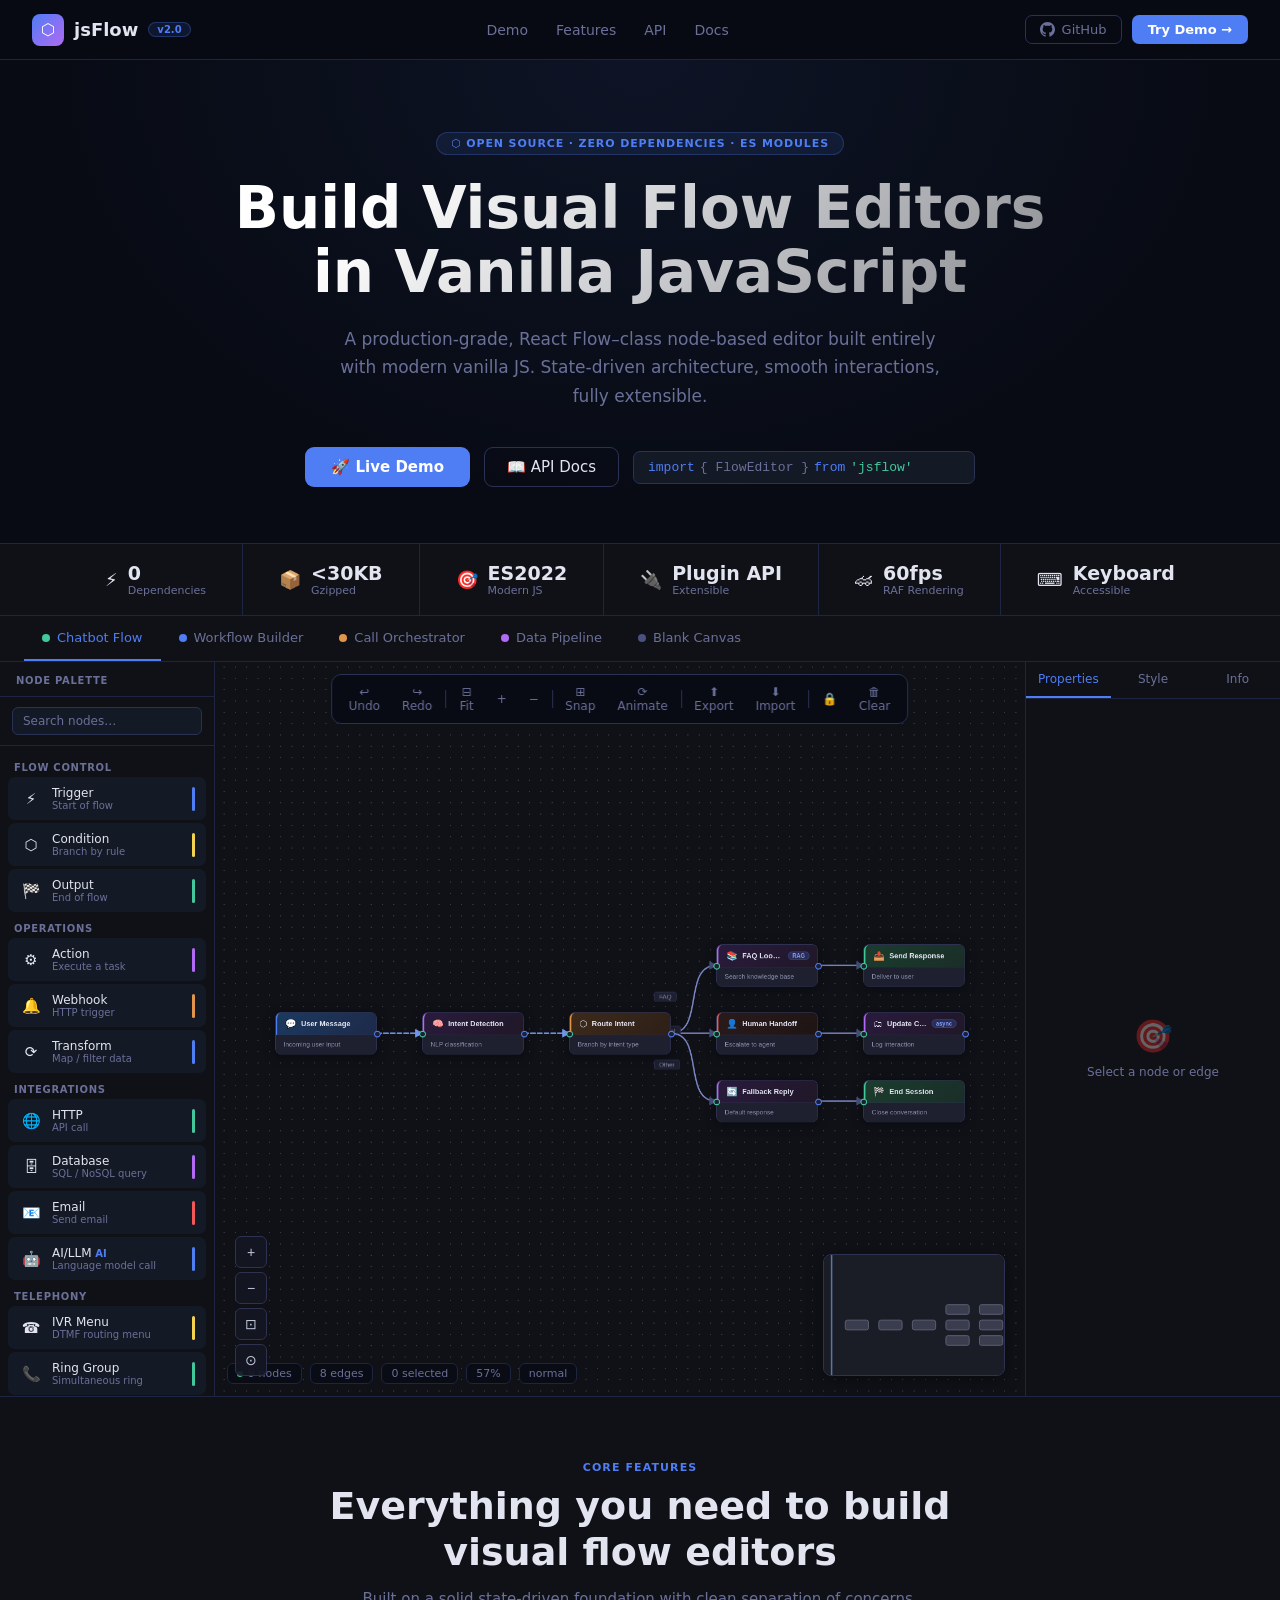
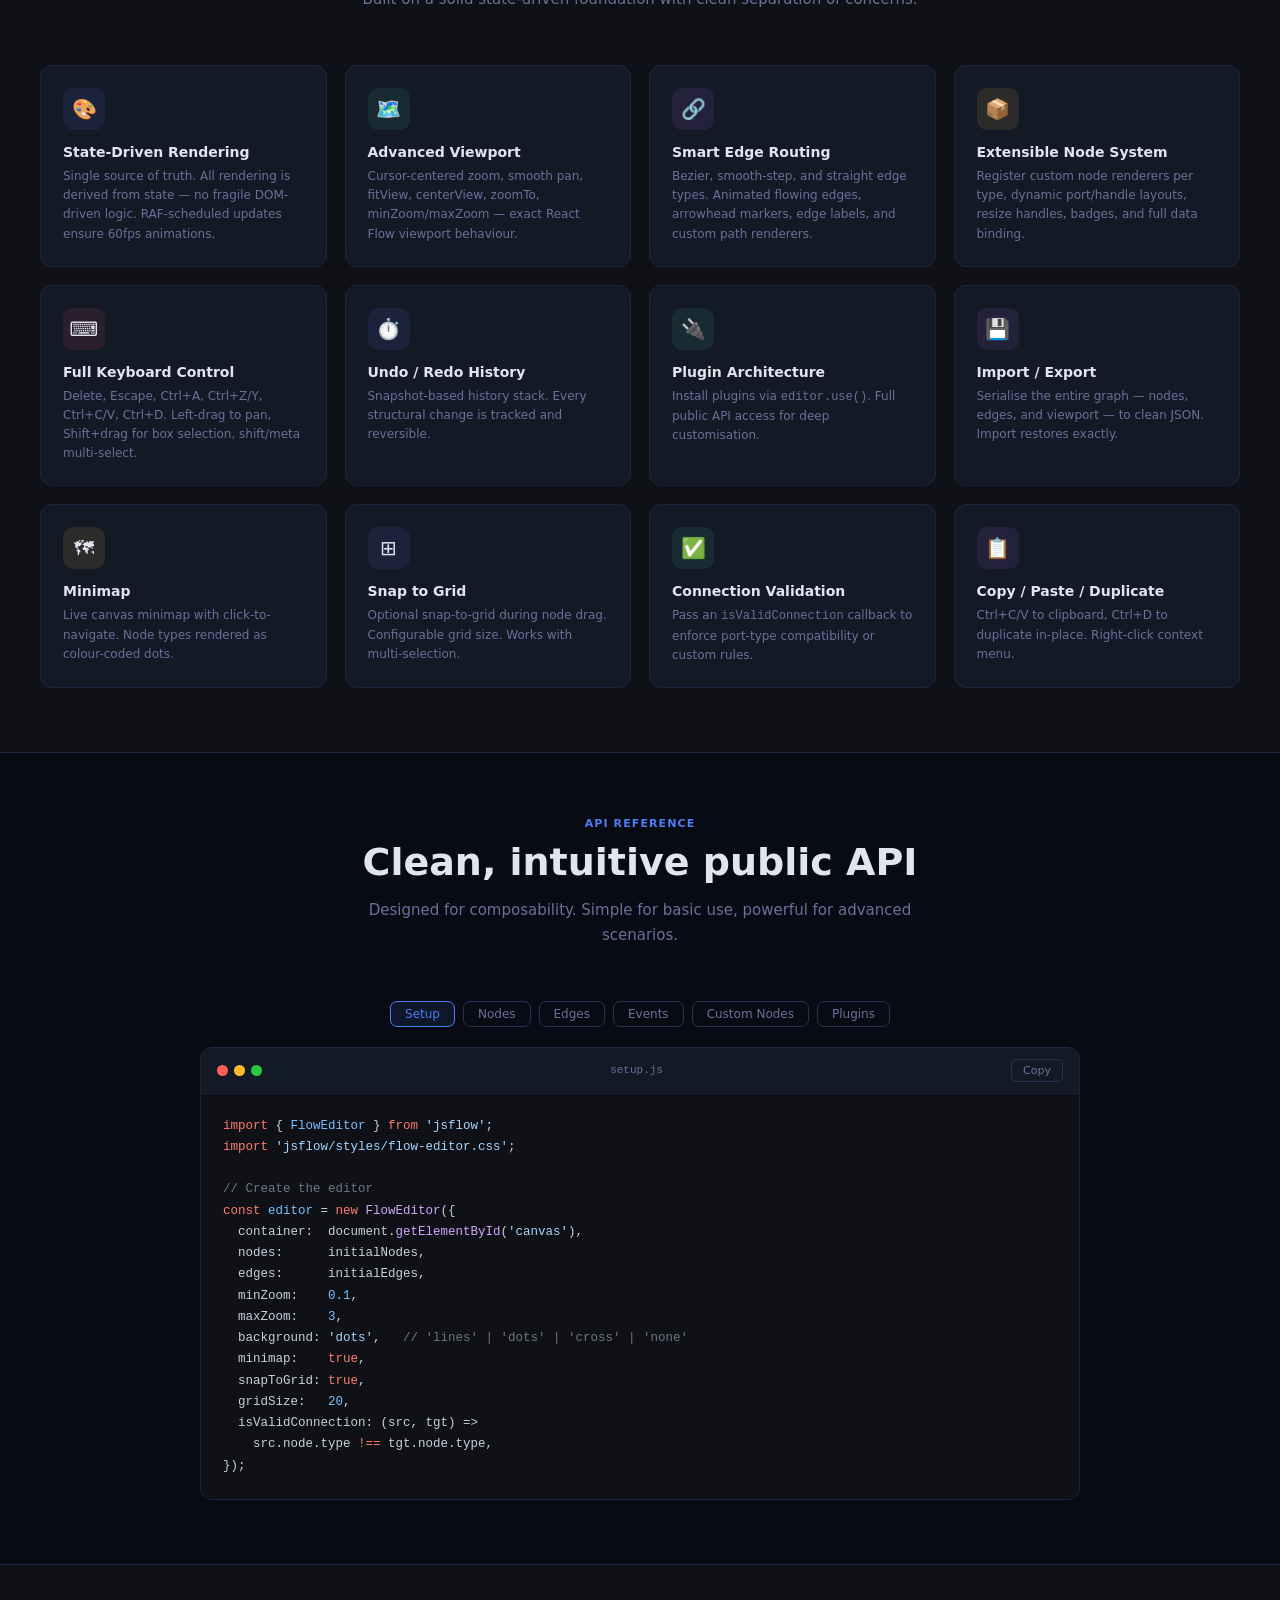
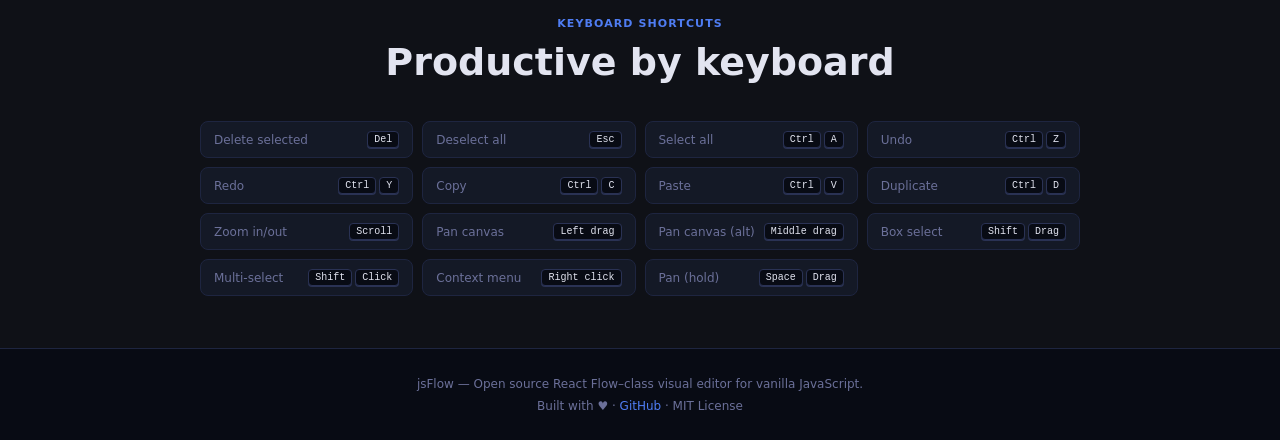
==== docs/index.html @ 3ad63aba "feat: add call orchestrator demo Agent-Logs-Url: https://github.com/md-riaz/jsFlow/sessions/ca11866d" ====
<!DOCTYPE html>
<html lang="en">
<head>
  <meta charset="UTF-8" />
  <meta name="viewport" content="width=device-width, initial-scale=1.0" />
  <title>jsFlow — Vanilla JS Visual Flow Editor</title>
  <link rel="stylesheet" href="./src/styles/flow-editor.css" />
  <style>
    *, *::before, *::after { box-sizing: border-box; margin: 0; padding: 0; }

    :root {
      --c-bg: #080b14;
      --c-surface: #0f1117;
      --c-surface2: #141926;
      --c-border: #1e2540;
      --c-border2: #2a3254;
      --c-text: #e2e4f0;
      --c-muted: #6b7099;
      --c-accent: #4f7df3;
      --c-accent2: #43c89c;
      --c-accent3: #b06af3;
      --c-accent4: #f3d24f;
      --font: 'Inter', system-ui, sans-serif;
      --mono: 'JetBrains Mono', 'Fira Code', monospace;
    }

    html, body { height: 100%; background: var(--c-bg); color: var(--c-text); font-family: var(--font); font-size: 14px; }

    /* ── NAV ── */
    nav {
      position: fixed; top: 0; left: 0; right: 0; z-index: 1000;
      display: flex; align-items: center; justify-content: space-between;
      padding: 0 32px; height: 60px;
      background: rgba(8,11,20,0.88);
      border-bottom: 1px solid var(--c-border);
      backdrop-filter: blur(12px);
    }
    .nav-logo { display: flex; align-items: center; gap: 10px; text-decoration: none; }
    .nav-logo-icon {
      width: 32px; height: 32px; border-radius: 8px;
      background: linear-gradient(135deg, var(--c-accent), var(--c-accent3));
      display: flex; align-items: center; justify-content: center;
      font-size: 16px; color: #fff;
    }
    .nav-logo-text { font-size: 18px; font-weight: 700; color: var(--c-text); }
    .nav-badge { font-size: 10px; font-weight: 600; color: var(--c-accent); background: rgba(79,125,243,0.12); border: 1px solid rgba(79,125,243,0.3); border-radius: 99px; padding: 1px 8px; }
    .nav-links { display: flex; align-items: center; gap: 28px; }
    .nav-links a { color: var(--c-muted); text-decoration: none; font-size: 14px; font-weight: 500; transition: color 0.15s; }
    .nav-links a:hover { color: var(--c-text); }
    .btn-ghost {
      display: flex; align-items: center; gap: 7px;
      padding: 6px 14px; border-radius: 7px; border: 1px solid var(--c-border2);
      background: transparent; color: var(--c-muted); font-size: 13px; font-weight: 500;
      cursor: pointer; text-decoration: none; transition: all 0.15s; font-family: var(--font);
    }
    .btn-ghost:hover { background: var(--c-surface2); color: var(--c-text); border-color: var(--c-accent); }
    .btn-primary {
      display: flex; align-items: center; gap: 7px;
      padding: 7px 16px; border-radius: 7px; border: none;
      background: var(--c-accent); color: #fff; font-size: 13px; font-weight: 600;
      cursor: pointer; text-decoration: none; transition: all 0.15s; font-family: var(--font);
    }
    .btn-primary:hover { background: #6b92f7; }

    /* ── MAIN LAYOUT ── */
    .page-wrap { padding-top: 60px; display: flex; flex-direction: column; min-height: 100%; }

    /* ── HERO ── */
    .hero {
      padding: 72px 32px 56px; text-align: center;
      background: radial-gradient(ellipse at 50% 0%, rgba(79,125,243,0.08) 0%, transparent 65%);
      border-bottom: 1px solid var(--c-border);
    }
    .hero-eyebrow {
      display: inline-flex; align-items: center; gap: 6px;
      font-size: 11px; font-weight: 600; letter-spacing: 0.08em; text-transform: uppercase;
      color: var(--c-accent); background: rgba(79,125,243,0.1); border: 1px solid rgba(79,125,243,0.25);
      border-radius: 99px; padding: 4px 14px; margin-bottom: 22px;
    }
    .hero h1 {
      font-size: clamp(32px, 5vw, 58px); font-weight: 800; line-height: 1.1;
      background: linear-gradient(135deg, #fff 20%, rgba(255,255,255,0.5));
      -webkit-background-clip: text; -webkit-text-fill-color: transparent;
      background-clip: text; margin-bottom: 20px; max-width: 900px; margin-inline: auto;
    }
    .hero p { font-size: clamp(14px, 2vw, 17px); color: var(--c-muted); max-width: 600px; margin: 0 auto 36px; line-height: 1.7; }
    .hero-btns { display: flex; align-items: center; justify-content: center; gap: 14px; flex-wrap: wrap; }
    .btn-hero-primary {
      padding: 11px 26px; border-radius: 9px; border: none;
      background: var(--c-accent); color: #fff; font-size: 15px; font-weight: 600;
      cursor: pointer; text-decoration: none; transition: all 0.2s; font-family: var(--font);
      display: flex; align-items: center; gap: 8px;
    }
    .btn-hero-primary:hover { background: #6b92f7; transform: translateY(-2px); box-shadow: 0 8px 24px rgba(79,125,243,0.35); }
    .btn-hero-secondary {
      padding: 10px 22px; border-radius: 9px; border: 1px solid var(--c-border2);
      background: transparent; color: var(--c-text); font-size: 15px; font-weight: 500;
      cursor: pointer; text-decoration: none; transition: all 0.2s; font-family: var(--font);
      display: flex; align-items: center; gap: 8px;
    }
    .btn-hero-secondary:hover { border-color: var(--c-accent); background: rgba(79,125,243,0.06); }
    .npm-pill {
      display: inline-flex; align-items: center; gap: 5px;
      background: var(--c-surface2); border: 1px solid var(--c-border2);
      border-radius: 7px; padding: 8px 14px;
      font-family: var(--mono); font-size: 13px; color: var(--c-muted);
      cursor: pointer; transition: all 0.15s; user-select: none;
    }
    .npm-pill:hover { border-color: var(--c-accent); color: var(--c-text); }
    .npm-pill .kw { color: var(--c-accent); }
    .npm-pill .str { color: var(--c-accent2); }
    .npm-pill .hint { font-size: 10px; opacity: 0; transition: opacity 0.15s; margin-left: 6px; color: var(--c-muted); }
    .npm-pill:hover .hint { opacity: 1; }

    /* ── STATS BAR ── */
    .stats-bar {
      display: flex; justify-content: center; flex-wrap: wrap;
      background: var(--c-surface); border-bottom: 1px solid var(--c-border);
    }
    .stat-item { display: flex; align-items: center; gap: 10px; padding: 18px 36px; border-right: 1px solid var(--c-border); }
    .stat-item:last-child { border-right: none; }
    .stat-icon { font-size: 18px; }
    .stat-val { font-size: 19px; font-weight: 700; color: var(--c-text); }
    .stat-lbl { font-size: 11px; color: var(--c-muted); }

    /* ── DEMO SECTION ── */
    .demo-section { display: flex; flex-direction: column; flex: 1; }
    .demo-tabs-bar {
      display: flex; align-items: center; gap: 0;
      background: var(--c-surface); border-bottom: 1px solid var(--c-border);
      padding: 0 24px; overflow-x: auto;
    }
    .demo-tab {
      display: flex; align-items: center; gap: 7px; padding: 14px 18px;
      font-size: 13px; font-weight: 500; color: var(--c-muted); cursor: pointer;
      border-bottom: 2px solid transparent; transition: color 0.15s, border-color 0.15s;
      white-space: nowrap; background: none; border-top: none; border-left: none; border-right: none;
      font-family: var(--font);
    }
    .demo-tab:hover { color: var(--c-text); }
    .demo-tab.active { color: var(--c-accent); border-bottom-color: var(--c-accent); }
    .demo-tab-dot { width: 8px; height: 8px; border-radius: 50%; }

    /* ── WORKSPACE ── */
    .workspace {
      display: grid; grid-template-columns: 215px 1fr 255px;
      height: calc(100vh - 60px - 57px - 49px); min-height: 500px;
    }

    /* ── PALETTE ── */
    .palette { background: var(--c-surface); border-right: 1px solid var(--c-border); display: flex; flex-direction: column; overflow: hidden; }
    .panel-header { padding: 13px 16px 10px; font-size: 10px; font-weight: 700; letter-spacing: 0.07em; text-transform: uppercase; color: var(--c-muted); border-bottom: 1px solid var(--c-border); }
    .palette-search { padding: 10px 12px; border-bottom: 1px solid var(--c-border); }
    .palette-search input { width: 100%; background: var(--c-surface2); border: 1px solid var(--c-border2); border-radius: 6px; padding: 6px 10px; color: var(--c-text); font-size: 12px; font-family: var(--font); outline: none; transition: border-color 0.15s; }
    .palette-search input::placeholder { color: var(--c-muted); }
    .palette-search input:focus { border-color: var(--c-accent); }
    .palette-scroll { overflow-y: auto; flex: 1; padding: 8px; }
    .palette-group-label { font-size: 10px; font-weight: 700; letter-spacing: 0.07em; text-transform: uppercase; color: var(--c-muted); padding: 8px 6px 4px; }
    .palette-item { display: flex; align-items: center; gap: 9px; padding: 8px 10px; border-radius: 7px; cursor: grab; margin-bottom: 3px; background: var(--c-surface2); border: 1px solid transparent; transition: all 0.15s; font-size: 13px; }
    .palette-item:hover { border-color: var(--c-border2); background: var(--c-surface); transform: translateX(2px); }
    .palette-item:active { cursor: grabbing; }
    .palette-icon { font-size: 15px; width: 24px; text-align: center; }
    .palette-name { font-weight: 500; font-size: 12px; }
    .palette-desc { font-size: 10px; color: var(--c-muted); }
    .palette-accent { width: 3px; height: 24px; border-radius: 99px; flex-shrink: 0; margin-left: auto; }

    /* ── CANVAS ── */
    .canvas-wrap { position: relative; overflow: hidden; background: #090c17; }
    #flow-canvas { width: 100%; height: 100%; }

    .canvas-toolbar {
      position: absolute; top: 12px; left: 50%; transform: translateX(-50%);
      display: flex; align-items: center; gap: 4px;
      background: rgba(8,11,20,0.9); border: 1px solid var(--c-border2);
      border-radius: 10px; padding: 5px 8px; backdrop-filter: blur(12px); z-index: 100;
    }
    .canvas-toolbar-btn {
      display: flex; align-items: center; gap: 4px; padding: 5px 9px;
      background: none; border: none; border-radius: 6px; color: var(--c-muted);
      font-size: 12px; font-weight: 500; cursor: pointer; transition: all 0.12s; font-family: var(--font);
    }
    .canvas-toolbar-btn:hover { background: rgba(79,125,243,0.12); color: #fff; }
    .canvas-toolbar-btn.active { color: var(--c-accent); }
    .canvas-toolbar-btn.danger:hover { background: rgba(239,68,68,0.12); color: #f87171; }
    .canvas-toolbar-sep { width: 1px; height: 18px; background: var(--c-border2); }

    .canvas-status {
      position: absolute; bottom: 12px; left: 12px;
      display: flex; align-items: center; gap: 8px; z-index: 100; pointer-events: none;
    }
    .status-chip {
      display: flex; align-items: center; gap: 5px;
      background: rgba(8,11,20,0.75); border: 1px solid var(--c-border);
      border-radius: 6px; padding: 3px 9px; font-size: 11px; color: var(--c-muted);
      backdrop-filter: blur(8px);
    }
    .status-dot { width: 6px; height: 6px; border-radius: 50%; background: var(--c-accent2); animation: pulse 2s infinite; }
    @keyframes pulse { 0%,100%{opacity:1}50%{opacity:.4} }

    /* ── PROPS PANEL ── */
    .props-panel { background: var(--c-surface); border-left: 1px solid var(--c-border); display: flex; flex-direction: column; overflow: hidden; }
    .props-tabs { display: flex; border-bottom: 1px solid var(--c-border); }
    .props-tab { flex: 1; padding: 10px 8px; font-size: 12px; font-weight: 500; color: var(--c-muted); cursor: pointer; text-align: center; background: none; border: none; border-bottom: 2px solid transparent; transition: all 0.12s; font-family: var(--font); }
    .props-tab.active { color: var(--c-accent); border-bottom-color: var(--c-accent); }
    .props-scroll { overflow-y: auto; flex: 1; }
    .props-placeholder { display: flex; flex-direction: column; align-items: center; justify-content: center; height: 100%; gap: 10px; color: var(--c-muted); padding: 24px; }
    .props-placeholder-icon { font-size: 32px; opacity: 0.35; }
    .props-placeholder-text { font-size: 12px; text-align: center; }
    .props-form { padding: 14px; }
    .field-group { margin-bottom: 12px; }
    .field-label { font-size: 10px; font-weight: 700; color: var(--c-muted); margin-bottom: 4px; letter-spacing: 0.05em; text-transform: uppercase; }
    .field-input { width: 100%; background: var(--c-surface2); border: 1px solid var(--c-border2); border-radius: 6px; padding: 6px 10px; color: var(--c-text); font-size: 12px; font-family: var(--font); outline: none; transition: border-color 0.15s; }
    .field-input:focus { border-color: var(--c-accent); }
    .field-row { display: grid; grid-template-columns: 1fr 1fr; gap: 8px; }
    .field-select { width: 100%; background: var(--c-surface2); border: 1px solid var(--c-border2); border-radius: 6px; padding: 6px 10px; color: var(--c-text); font-size: 12px; font-family: var(--font); outline: none; cursor: pointer; appearance: none; background-image: url("data:image/svg+xml,%3Csvg xmlns='http://www.w3.org/2000/svg' width='10' height='6' fill='none'%3E%3Cpath d='M1 1l4 4 4-4' stroke='%236b7099' stroke-width='1.5' stroke-linecap='round'/%3E%3C/svg%3E"); background-repeat: no-repeat; background-position: right 10px center; }
    .toggle-row { display: flex; align-items: center; justify-content: space-between; padding: 5px 0; }
    .toggle-lbl { font-size: 12px; color: var(--c-text); }
    .toggle { position: relative; width: 36px; height: 20px; }
    .toggle input { opacity: 0; width: 0; height: 0; }
    .toggle-slider { position: absolute; inset: 0; background: var(--c-border2); border-radius: 99px; cursor: pointer; transition: background 0.2s; }
    .toggle-slider::before { content: ''; position: absolute; left: 3px; top: 3px; width: 14px; height: 14px; border-radius: 50%; background: #fff; transition: transform 0.2s; }
    .toggle input:checked + .toggle-slider { background: var(--c-accent); }
    .toggle input:checked + .toggle-slider::before { transform: translateX(16px); }
    .section-divider { height: 1px; background: var(--c-border); margin: 12px 0; }
    .props-section-title { font-size: 10px; font-weight: 700; letter-spacing: 0.07em; text-transform: uppercase; color: var(--c-muted); margin-bottom: 9px; }
    .port-list { display: flex; flex-direction: column; gap: 5px; }
    .port-item { display: flex; align-items: center; gap: 7px; background: var(--c-surface2); border: 1px solid var(--c-border); border-radius: 6px; padding: 6px 10px; font-size: 11px; }
    .port-dot { width: 8px; height: 8px; border-radius: 50%; flex-shrink: 0; }
    .port-dot.source { background: var(--c-accent); }
    .port-dot.target { background: var(--c-accent2); }
    .port-id { color: var(--c-muted); font-family: var(--mono); font-size: 10px; margin-left: auto; }
    .edge-prop-row { display: flex; align-items: center; justify-content: space-between; padding: 5px 0; border-bottom: 1px solid var(--c-border); }
    .edge-prop-key { font-size: 11px; color: var(--c-muted); }
    .edge-prop-val { font-size: 11px; font-family: var(--mono); color: var(--c-text); max-width: 140px; overflow: hidden; text-overflow: ellipsis; }

    /* ── FEATURES ── */
    .features-section { background: var(--c-surface); border-top: 1px solid var(--c-border); padding: 64px 32px; }
    .section-label { text-align: center; font-size: 11px; font-weight: 700; letter-spacing: 0.1em; text-transform: uppercase; color: var(--c-accent); margin-bottom: 10px; }
    .section-title { text-align: center; font-size: clamp(22px,3.5vw,38px); font-weight: 700; color: var(--c-text); margin-bottom: 12px; line-height: 1.2; }
    .section-sub { text-align: center; font-size: 15px; color: var(--c-muted); max-width: 560px; margin: 0 auto 52px; line-height: 1.7; }
    .features-grid { display: grid; grid-template-columns: repeat(auto-fit, minmax(270px, 1fr)); gap: 18px; max-width: 1200px; margin: 0 auto; }
    .feature-card { background: var(--c-surface2); border: 1px solid var(--c-border); border-radius: 12px; padding: 22px; transition: border-color 0.2s, transform 0.2s; }
    .feature-card:hover { border-color: var(--c-border2); transform: translateY(-3px); }
    .feature-icon { width: 42px; height: 42px; border-radius: 10px; display: flex; align-items: center; justify-content: center; font-size: 20px; margin-bottom: 14px; }
    .feature-title { font-size: 14px; font-weight: 600; color: var(--c-text); margin-bottom: 7px; }
    .feature-desc { font-size: 12px; color: var(--c-muted); line-height: 1.6; }

    /* ── CODE SECTION ── */
    .code-section { padding: 64px 32px; background: var(--c-bg); border-top: 1px solid var(--c-border); }
    .code-tabs { display: flex; gap: 8px; margin-bottom: 20px; flex-wrap: wrap; justify-content: center; }
    .code-tab-btn { padding: 5px 14px; border-radius: 7px; border: 1px solid var(--c-border2); background: transparent; color: var(--c-muted); font-size: 12px; font-weight: 500; cursor: pointer; transition: all 0.15s; font-family: var(--font); }
    .code-tab-btn.active, .code-tab-btn:hover { background: rgba(79,125,243,0.1); color: var(--c-accent); border-color: var(--c-accent); }
    .code-block { max-width: 880px; margin: 0 auto; background: var(--c-surface); border: 1px solid var(--c-border); border-radius: 12px; overflow: hidden; }
    .code-block-header { display: flex; align-items: center; justify-content: space-between; padding: 11px 16px; background: var(--c-surface2); border-bottom: 1px solid var(--c-border); }
    .code-dots { display: flex; gap: 6px; }
    .code-dot { width: 11px; height: 11px; border-radius: 50%; }
    .code-dot:nth-child(1){background:#ff5f57} .code-dot:nth-child(2){background:#ffbd2e} .code-dot:nth-child(3){background:#28c940}
    .code-file { font-size: 11px; color: var(--c-muted); font-family: var(--mono); }
    .copy-btn { padding: 4px 11px; background: none; border: 1px solid var(--c-border2); border-radius: 5px; color: var(--c-muted); font-size: 11px; cursor: pointer; transition: all 0.12s; font-family: var(--font); }
    .copy-btn:hover { color: var(--c-text); border-color: var(--c-accent); }
    pre { padding: 22px; overflow-x: auto; font-family: var(--mono); font-size: 12.5px; line-height: 1.7; color: #c9d1d9; }
    .kw{color:#ff7b72} .str{color:#a5d6ff} .fn{color:#d2a8ff} .cm{color:#6e7681} .nm{color:#79c0ff} .op{color:#ff7b72}

    /* ── SHORTCUTS ── */
    .shortcuts-section { padding: 52px 32px; background: var(--c-surface); border-top: 1px solid var(--c-border); }
    .shortcut-grid { display: grid; grid-template-columns: repeat(auto-fill, minmax(210px, 1fr)); gap: 9px; max-width: 880px; margin: 0 auto; }
    .shortcut-item { display: flex; align-items: center; justify-content: space-between; padding: 9px 13px; background: var(--c-surface2); border: 1px solid var(--c-border); border-radius: 8px; }
    .shortcut-desc { font-size: 12px; color: var(--c-muted); }
    .shortcut-keys { display: flex; gap: 3px; }
    kbd { background: var(--c-bg); border: 1px solid var(--c-border2); border-radius: 4px; padding: 2px 6px; font-size: 10px; font-family: var(--mono); color: var(--c-text); box-shadow: 0 1px 0 var(--c-border2); }

    /* ── FOOTER ── */
    footer { background: var(--c-bg); border-top: 1px solid var(--c-border); padding: 28px 32px; text-align: center; color: var(--c-muted); font-size: 12px; }
    footer a { color: var(--c-accent); text-decoration: none; }
    footer a:hover { text-decoration: underline; }

    /* ── DRAG INDICATOR ── */
    .drag-indicator { position: fixed; pointer-events: none; z-index: 9999; background: rgba(8,11,20,0.92); border: 1px solid var(--c-accent); border-radius: 8px; padding: 6px 13px; font-size: 12px; font-weight: 500; color: var(--c-text); display: none; gap: 7px; align-items: center; box-shadow: 0 4px 16px rgba(0,0,0,0.5); }

    /* Scrollbar */
    * { scrollbar-width: thin; scrollbar-color: #2e3250 transparent; }
    *::-webkit-scrollbar { width: 6px; height: 6px; }
    *::-webkit-scrollbar-thumb { background: #2e3250; border-radius: 3px; }
    *::-webkit-scrollbar-track { background: transparent; }

    @media (max-width: 900px) {
      .workspace { grid-template-columns: 1fr; grid-template-rows: 460px; }
      .palette, .props-panel { display: none; }
      .nav-links { display: none; }
    }
  </style>
</head>
<body>

<nav>
  <a href="#" class="nav-logo">
    <div class="nav-logo-icon">&#x2B21;</div>
    <span class="nav-logo-text">jsFlow</span>
    <span class="nav-badge">v2.0</span>
  </a>
  <div class="nav-links">
    <a href="#demo">Demo</a>
    <a href="#features">Features</a>
    <a href="#api">API</a>
    <a href="#docs">Docs</a>
  </div>
  <div style="display:flex;align-items:center;gap:10px">
    <a href="https://github.com/md-riaz/jsFlow" target="_blank" class="btn-ghost">
      <svg width="15" height="15" viewBox="0 0 24 24" fill="currentColor"><path d="M12 0c-6.626 0-12 5.373-12 12 0 5.302 3.438 9.8 8.207 11.387.599.111.793-.261.793-.577v-2.234c-3.338.726-4.033-1.416-4.033-1.416-.546-1.387-1.333-1.756-1.333-1.756-1.089-.745.083-.729.083-.729 1.205.084 1.839 1.237 1.839 1.237 1.07 1.834 2.807 1.304 3.492.997.107-.775.418-1.305.762-1.604-2.665-.305-5.467-1.334-5.467-5.931 0-1.311.469-2.381 1.236-3.221-.124-.303-.535-1.524.117-3.176 0 0 1.008-.322 3.301 1.23.957-.266 1.983-.399 3.003-.404 1.02.005 2.047.138 3.006.404 2.291-1.552 3.297-1.23 3.297-1.23.653 1.653.242 2.874.118 3.176.77.84 1.235 1.911 1.235 3.221 0 4.609-2.807 5.624-5.479 5.921.43.372.823 1.102.823 2.222v3.293c0 .319.192.694.801.576 4.765-1.589 8.199-6.086 8.199-11.386 0-6.627-5.373-12-12-12z"/></svg>
      GitHub
    </a>
    <a href="#demo" class="btn-primary">Try Demo &rarr;</a>
  </div>
</nav>

<div class="page-wrap">

<!-- HERO -->
<section class="hero">
  <div class="hero-eyebrow">&#x2B21; Open Source &middot; Zero Dependencies &middot; ES Modules</div>
  <h1>Build Visual Flow Editors<br/>in Vanilla JavaScript</h1>
  <p>A production-grade, React&nbsp;Flow&ndash;class node-based editor built entirely with modern vanilla JS. State-driven architecture, smooth interactions, fully extensible.</p>
  <div class="hero-btns">
    <a href="#demo" class="btn-hero-primary">&#x1F680; Live Demo</a>
    <a href="#api" class="btn-hero-secondary">&#x1F4D6; API Docs</a>
    <div class="npm-pill" id="npmPill" title="Click to copy">
      <span class="kw">import</span> { FlowEditor } <span class="kw">from</span> <span class="str">&apos;jsflow&apos;</span>
      <span class="hint">&#x2398; copy</span>
    </div>
  </div>
</section>

<!-- STATS BAR -->
<div class="stats-bar">
  <div class="stat-item"><span class="stat-icon">&#x26A1;</span><div><div class="stat-val">0</div><div class="stat-lbl">Dependencies</div></div></div>
  <div class="stat-item"><span class="stat-icon">&#x1F4E6;</span><div><div class="stat-val">&lt;30KB</div><div class="stat-lbl">Gzipped</div></div></div>
  <div class="stat-item"><span class="stat-icon">&#x1F3AF;</span><div><div class="stat-val">ES2022</div><div class="stat-lbl">Modern JS</div></div></div>
  <div class="stat-item"><span class="stat-icon">&#x1F50C;</span><div><div class="stat-val">Plugin API</div><div class="stat-lbl">Extensible</div></div></div>
  <div class="stat-item"><span class="stat-icon">&#x1F3CE;</span><div><div class="stat-val">60fps</div><div class="stat-lbl">RAF Rendering</div></div></div>
  <div class="stat-item"><span class="stat-icon">&#x2328;</span><div><div class="stat-val">Keyboard</div><div class="stat-lbl">Accessible</div></div></div>
</div>

<!-- DEMO -->
<section class="demo-section" id="demo">
  <div class="demo-tabs-bar">
    <button class="demo-tab active" data-scenario="chatbot"><span class="demo-tab-dot" style="background:#43c89c"></span> Chatbot Flow</button>
    <button class="demo-tab" data-scenario="workflow"><span class="demo-tab-dot" style="background:#4f7df3"></span> Workflow Builder</button>
    <button class="demo-tab" data-scenario="callcenter"><span class="demo-tab-dot" style="background:#e0954a"></span> Call Orchestrator</button>
    <button class="demo-tab" data-scenario="pipeline"><span class="demo-tab-dot" style="background:#b06af3"></span> Data Pipeline</button>
    <button class="demo-tab" data-scenario="blank"><span class="demo-tab-dot" style="background:#4a5080"></span> Blank Canvas</button>
  </div>

  <div class="workspace">
    <!-- Palette -->
    <div class="palette">
      <div class="panel-header">Node Palette</div>
      <div class="palette-search"><input type="text" placeholder="Search nodes&hellip;" id="paletteSearch" /></div>
      <div class="palette-scroll" id="paletteList"></div>
    </div>

    <!-- Canvas -->
    <div class="canvas-wrap">
      <div class="canvas-toolbar">
        <button class="canvas-toolbar-btn" id="btnUndo">&#x21A9; Undo</button>
        <button class="canvas-toolbar-btn" id="btnRedo">&#x21AA; Redo</button>
        <div class="canvas-toolbar-sep"></div>
        <button class="canvas-toolbar-btn" id="btnFit">&#x229F; Fit</button>
        <button class="canvas-toolbar-btn" id="btnZoomIn">+</button>
        <button class="canvas-toolbar-btn" id="btnZoomOut">&minus;</button>
        <div class="canvas-toolbar-sep"></div>
        <button class="canvas-toolbar-btn" id="btnSnap">&#x229E; Snap</button>
        <button class="canvas-toolbar-btn" id="btnAnimated">&#x27F3; Animate</button>
        <div class="canvas-toolbar-sep"></div>
        <button class="canvas-toolbar-btn" id="btnExport">&#x2B06; Export</button>
        <button class="canvas-toolbar-btn" id="btnImport">&#x2B07; Import</button>
        <div class="canvas-toolbar-sep"></div>
        <button class="canvas-toolbar-btn" id="btnReadonly">&#x1F512;</button>
        <button class="canvas-toolbar-btn danger" id="btnClear">&#x1F5D1; Clear</button>
      </div>
      <div id="flow-canvas"></div>
      <div class="canvas-status">
        <div class="status-chip"><div class="status-dot"></div><span id="statusNodes">0 nodes</span></div>
        <div class="status-chip"><span id="statusEdges">0 edges</span></div>
        <div class="status-chip"><span id="statusSelected">0 selected</span></div>
        <div class="status-chip"><span id="statusZoom">100%</span></div>
        <div class="status-chip"><span id="statusMode">normal</span></div>
      </div>
    </div>

    <!-- Props panel -->
    <div class="props-panel">
      <div class="props-tabs">
        <button class="props-tab active" data-tab="properties">Properties</button>
        <button class="props-tab" data-tab="style">Style</button>
        <button class="props-tab" data-tab="info">Info</button>
      </div>
      <div class="props-scroll" id="propsContent">
        <div class="props-placeholder">
          <div class="props-placeholder-icon">&#x1F3AF;</div>
          <div class="props-placeholder-text">Select a node or edge</div>
        </div>
      </div>
    </div>
  </div>
</section>

<!-- FEATURES -->
<section class="features-section" id="features">
  <div class="section-label">Core Features</div>
  <div class="section-title">Everything you need to build<br/>visual flow editors</div>
  <div class="section-sub">Built on a solid state-driven foundation with clean separation of concerns.</div>
  <div class="features-grid">
    <div class="feature-card"><div class="feature-icon" style="background:rgba(79,125,243,0.1)">&#x1F3A8;</div><div class="feature-title">State-Driven Rendering</div><div class="feature-desc">Single source of truth. All rendering is derived from state &mdash; no fragile DOM-driven logic. RAF-scheduled updates ensure 60fps animations.</div></div>
    <div class="feature-card"><div class="feature-icon" style="background:rgba(67,200,156,0.1)">&#x1F5FA;&#xFE0F;</div><div class="feature-title">Advanced Viewport</div><div class="feature-desc">Cursor-centered zoom, smooth pan, fitView, centerView, zoomTo, minZoom/maxZoom &mdash; exact React Flow viewport behaviour.</div></div>
    <div class="feature-card"><div class="feature-icon" style="background:rgba(176,106,243,0.1)">&#x1F517;</div><div class="feature-title">Smart Edge Routing</div><div class="feature-desc">Bezier, smooth-step, and straight edge types. Animated flowing edges, arrowhead markers, edge labels, and custom path renderers.</div></div>
    <div class="feature-card"><div class="feature-icon" style="background:rgba(243,210,79,0.1)">&#x1F4E6;</div><div class="feature-title">Extensible Node System</div><div class="feature-desc">Register custom node renderers per type, dynamic port/handle layouts, resize handles, badges, and full data binding.</div></div>
    <div class="feature-card"><div class="feature-icon" style="background:rgba(243,88,88,0.1)">&#x2328;&#xFE0F;</div><div class="feature-title">Full Keyboard Control</div><div class="feature-desc">Delete, Escape, Ctrl+A, Ctrl+Z/Y, Ctrl+C/V, Ctrl+D. Left-drag to pan, Shift+drag for box selection, shift/meta multi-select.</div></div>
    <div class="feature-card"><div class="feature-icon" style="background:rgba(79,125,243,0.1)">&#x23F1;&#xFE0F;</div><div class="feature-title">Undo / Redo History</div><div class="feature-desc">Snapshot-based history stack. Every structural change is tracked and reversible.</div></div>
    <div class="feature-card"><div class="feature-icon" style="background:rgba(67,200,156,0.1)">&#x1F50C;</div><div class="feature-title">Plugin Architecture</div><div class="feature-desc">Install plugins via <code>editor.use()</code>. Full public API access for deep customisation.</div></div>
    <div class="feature-card"><div class="feature-icon" style="background:rgba(176,106,243,0.1)">&#x1F4BE;</div><div class="feature-title">Import / Export</div><div class="feature-desc">Serialise the entire graph &mdash; nodes, edges, and viewport &mdash; to clean JSON. Import restores exactly.</div></div>
    <div class="feature-card"><div class="feature-icon" style="background:rgba(243,210,79,0.1)">&#x1F5FA;</div><div class="feature-title">Minimap</div><div class="feature-desc">Live canvas minimap with click-to-navigate. Node types rendered as colour-coded dots.</div></div>
    <div class="feature-card"><div class="feature-icon" style="background:rgba(79,125,243,0.1)">&#x229E;</div><div class="feature-title">Snap to Grid</div><div class="feature-desc">Optional snap-to-grid during node drag. Configurable grid size. Works with multi-selection.</div></div>
    <div class="feature-card"><div class="feature-icon" style="background:rgba(67,200,156,0.1)">&#x2705;</div><div class="feature-title">Connection Validation</div><div class="feature-desc">Pass an <code>isValidConnection</code> callback to enforce port-type compatibility or custom rules.</div></div>
    <div class="feature-card"><div class="feature-icon" style="background:rgba(176,106,243,0.1)">&#x1F4CB;</div><div class="feature-title">Copy / Paste / Duplicate</div><div class="feature-desc">Ctrl+C/V to clipboard, Ctrl+D to duplicate in-place. Right-click context menu.</div></div>
  </div>
</section>

<!-- CODE -->
<section class="code-section" id="api">
  <div class="section-label">API Reference</div>
  <div class="section-title">Clean, intuitive public API</div>
  <div class="section-sub">Designed for composability. Simple for basic use, powerful for advanced scenarios.</div>
  <div class="code-tabs">
    <button class="code-tab-btn active" data-snippet="setup">Setup</button>
    <button class="code-tab-btn" data-snippet="nodes">Nodes</button>
    <button class="code-tab-btn" data-snippet="edges">Edges</button>
    <button class="code-tab-btn" data-snippet="events">Events</button>
    <button class="code-tab-btn" data-snippet="custom">Custom Nodes</button>
    <button class="code-tab-btn" data-snippet="plugins">Plugins</button>
  </div>
  <div class="code-block">
    <div class="code-block-header">
      <div class="code-dots"><div class="code-dot"></div><div class="code-dot"></div><div class="code-dot"></div></div>
      <span class="code-file" id="codeFileName">setup.js</span>
      <button class="copy-btn" id="copyCodeBtn">Copy</button>
    </div>
    <pre id="codeContent"></pre>
  </div>
</section>

<!-- SHORTCUTS -->
<section class="shortcuts-section" id="docs">
  <div class="section-label">Keyboard Shortcuts</div>
  <div class="section-title" style="margin-bottom:36px">Productive by keyboard</div>
  <div class="shortcut-grid">
    <div class="shortcut-item"><span class="shortcut-desc">Delete selected</span><div class="shortcut-keys"><kbd>Del</kbd></div></div>
    <div class="shortcut-item"><span class="shortcut-desc">Deselect all</span><div class="shortcut-keys"><kbd>Esc</kbd></div></div>
    <div class="shortcut-item"><span class="shortcut-desc">Select all</span><div class="shortcut-keys"><kbd>Ctrl</kbd><kbd>A</kbd></div></div>
    <div class="shortcut-item"><span class="shortcut-desc">Undo</span><div class="shortcut-keys"><kbd>Ctrl</kbd><kbd>Z</kbd></div></div>
    <div class="shortcut-item"><span class="shortcut-desc">Redo</span><div class="shortcut-keys"><kbd>Ctrl</kbd><kbd>Y</kbd></div></div>
    <div class="shortcut-item"><span class="shortcut-desc">Copy</span><div class="shortcut-keys"><kbd>Ctrl</kbd><kbd>C</kbd></div></div>
    <div class="shortcut-item"><span class="shortcut-desc">Paste</span><div class="shortcut-keys"><kbd>Ctrl</kbd><kbd>V</kbd></div></div>
    <div class="shortcut-item"><span class="shortcut-desc">Duplicate</span><div class="shortcut-keys"><kbd>Ctrl</kbd><kbd>D</kbd></div></div>
    <div class="shortcut-item"><span class="shortcut-desc">Zoom in/out</span><div class="shortcut-keys"><kbd>Scroll</kbd></div></div>
    <div class="shortcut-item"><span class="shortcut-desc">Pan canvas</span><div class="shortcut-keys"><kbd>Left drag</kbd></div></div>
    <div class="shortcut-item"><span class="shortcut-desc">Pan canvas (alt)</span><div class="shortcut-keys"><kbd>Middle drag</kbd></div></div>
    <div class="shortcut-item"><span class="shortcut-desc">Box select</span><div class="shortcut-keys"><kbd>Shift</kbd><kbd>Drag</kbd></div></div>
    <div class="shortcut-item"><span class="shortcut-desc">Multi-select</span><div class="shortcut-keys"><kbd>Shift</kbd><kbd>Click</kbd></div></div>
    <div class="shortcut-item"><span class="shortcut-desc">Context menu</span><div class="shortcut-keys"><kbd>Right click</kbd></div></div>
    <div class="shortcut-item"><span class="shortcut-desc">Pan (hold)</span><div class="shortcut-keys"><kbd>Space</kbd><kbd>Drag</kbd></div></div>
  </div>
</section>

<!-- FOOTER -->
<footer>
  <p>jsFlow &mdash; Open source React Flow&ndash;class visual editor for vanilla JavaScript.</p>
  <p style="margin-top:8px">Built with &hearts; &middot; <a href="https://github.com/md-riaz/jsFlow" target="_blank">GitHub</a> &middot; MIT License</p>
</footer>

</div><!-- .page-wrap -->

<div class="drag-indicator" id="dragIndicator"></div>
<input type="file" id="importFileInput" accept=".json" style="display:none" />

<script type="module" src="app.js"></script>
</body>
</html>
---- docs/src/styles/flow-editor.css ----
/* ─────────────────────────────────────────────────────────────────────────
   jsFlow – Professional Flow Editor Stylesheet v2
   ─────────────────────────────────────────────────────────────────────── */

/* ── CSS Custom Properties ─────────────────────────────────────────────── */
:root {
  --jf-bg: #0f1117;
  --jf-grid-color: rgba(255, 255, 255, 0.06);
  --jf-dot-color: rgba(255, 255, 255, 0.18);
  --jf-grid-size: 20px;

  --jf-node-bg: #1e2030;
  --jf-node-border: #2e3250;
  --jf-node-border-selected: #4f7df3;
  --jf-node-shadow: 0 4px 20px rgba(0, 0, 0, 0.4);
  --jf-node-shadow-selected: 0 4px 24px rgba(79, 125, 243, 0.35);
  --jf-node-radius: 10px;
  --jf-node-header-bg: #252842;
  --jf-node-text: #e2e4f0;
  --jf-node-desc: #8b8fa8;

  --jf-handle-size: 12px;
  --jf-handle-bg: #1e2030;
  --jf-handle-border: #4a5080;
  --jf-handle-border-source: #4f7df3;
  --jf-handle-border-target: #43c89c;
  --jf-handle-hover-scale: 1.35;

  --jf-edge-color: #7b86c5;
  --jf-edge-selected-color: #4f7df3;
  --jf-edge-animated-color: #7ba0ff;
  --jf-edge-preview-color: rgba(79, 125, 243, 0.6);
  --jf-edge-width: 2.6px;

  --jf-marquee-bg: rgba(79, 125, 243, 0.08);
  --jf-marquee-border: rgba(79, 125, 243, 0.5);

  --jf-control-bg: rgba(20, 22, 35, 0.88);
  --jf-control-border: #2e3250;
  --jf-control-text: #c0c4d8;
  --jf-control-hover: #4f7df3;

  --jf-minimap-bg: rgba(14, 16, 26, 0.9);
  --jf-minimap-border: #2e3250;

  --jf-ctx-bg: #181b2e;
  --jf-ctx-border: #2e3250;
}

/* ── Root container ─────────────────────────────────────────────────────── */
.jf-editor {
  position: relative;
  width: 100%;
  height: 100%;
  overflow: hidden;
  background-color: var(--jf-bg);
  cursor: default;
  user-select: none;
  -webkit-user-select: none;
  font-family: -apple-system, BlinkMacSystemFont, 'Segoe UI', Roboto, 'Inter', sans-serif;
  font-size: 13px;
  color: var(--jf-node-text);
  box-sizing: border-box;
}

/* ── Hit layer ───────────────────────────────────────────────────────────── */
.jf-hit-layer {
  position: absolute;
  inset: 0;
  z-index: 0;
}

/* ── World layer ─────────────────────────────────────────────────────────── */
.jf-world-layer {
  position: absolute;
  top: 0;
  left: 0;
  width: 100%;
  height: 100%;
  transform-origin: 0 0;
  will-change: transform;
}

/* ── Background variants ─────────────────────────────────────────────────── */
.jf-bg {
  position: absolute;
  top: -5000px;
  left: -5000px;
  width: 10000px;
  height: 10000px;
  pointer-events: none;
}

.jf-bg--lines {
  background-image:
    linear-gradient(var(--jf-grid-color) 1px, transparent 1px),
    linear-gradient(90deg, var(--jf-grid-color) 1px, transparent 1px);
  background-size: var(--jf-grid-size) var(--jf-grid-size);
}

.jf-bg--dots {
  background-image: radial-gradient(circle, var(--jf-dot-color) 1.5px, transparent 1.5px);
  background-size: var(--jf-grid-size) var(--jf-grid-size);
}

.jf-bg--cross {
  background-image:
    linear-gradient(var(--jf-grid-color) 1px, transparent 1px),
    linear-gradient(90deg, var(--jf-grid-color) 1px, transparent 1px),
    linear-gradient(var(--jf-grid-color) 1px, transparent 1px),
    linear-gradient(90deg, var(--jf-grid-color) 1px, transparent 1px);
  background-size:
    calc(var(--jf-grid-size) * 5) calc(var(--jf-grid-size) * 5),
    calc(var(--jf-grid-size) * 5) calc(var(--jf-grid-size) * 5),
    var(--jf-grid-size) var(--jf-grid-size),
    var(--jf-grid-size) var(--jf-grid-size);
}

/* ── SVG edge layer ──────────────────────────────────────────────────────── */
.jf-svg-layer {
  position: absolute;
  top: 0;
  left: 0;
  width: 100%;
  height: 100%;
  pointer-events: none;
  overflow: visible;
}

/* ── Node layer ──────────────────────────────────────────────────────────── */
.jf-node-layer {
  position: absolute;
  top: 0;
  left: 0;
}

/* ── Node cards ──────────────────────────────────────────────────────────── */
.jf-node {
  position: absolute;
  background: var(--jf-node-bg);
  border: 1.5px solid var(--jf-node-border);
  border-radius: var(--jf-node-radius);
  box-shadow: var(--jf-node-shadow);
  cursor: grab;
  transition: border-color 0.15s, box-shadow 0.15s, transform 0.08s;
  overflow: visible;
  min-width: 120px;
}

.jf-node:hover {
  border-color: color-mix(in srgb, var(--jf-node-border) 60%, white);
  z-index: 5;
}

.jf-node--selected {
  border-color: var(--jf-node-border-selected) !important;
  box-shadow: var(--jf-node-shadow-selected), 0 0 0 2px rgba(79,125,243,0.18) !important;
  z-index: 10;
}

.jf-node:active,
.jf-node--dragging {
  cursor: grabbing;
}

/* Node type colour accents */
.jf-node--input    .jf-node__header { background: linear-gradient(135deg, #1b3a5f, #1e2a4a); border-left: 3px solid #4f7df3; }
.jf-node--output   .jf-node__header { background: linear-gradient(135deg, #1b3d2e, #1a2e28); border-left: 3px solid #43c89c; }
.jf-node--decision .jf-node__header { background: linear-gradient(135deg, #3d2a1b, #2e2018); border-left: 3px solid #e0954a; }
.jf-node--action   .jf-node__header { background: linear-gradient(135deg, #2a1b3d, #201828); border-left: 3px solid #b06af3; }
.jf-node--trigger  .jf-node__header { background: linear-gradient(135deg, #1a2a3a, #141e2a); border-left: 3px solid #f3d24f; }
.jf-node--condition .jf-node__header { background: linear-gradient(135deg, #2a1b1b, #1f1515); border-left: 3px solid #f35858; }

.jf-node__body {
  border-radius: var(--jf-node-radius);
  overflow: hidden;
}

.jf-node__header {
  display: flex;
  align-items: center;
  gap: 8px;
  padding: 10px 14px;
  background: var(--jf-node-header-bg);
  border-bottom: 1px solid var(--jf-node-border);
  border-radius: var(--jf-node-radius) var(--jf-node-radius) 0 0;
  min-height: 40px;
}

.jf-node__icon   { font-size: 16px; flex-shrink: 0; line-height: 1; }
.jf-node__title  {
  font-weight: 600; font-size: 13px; color: var(--jf-node-text);
  white-space: nowrap; overflow: hidden; text-overflow: ellipsis; flex: 1;
}
.jf-node__badge {
  font-size: 10px; font-weight: 600;
  background: rgba(79,125,243,0.2); color: #7ba0ff;
  border: 1px solid rgba(79,125,243,0.35);
  border-radius: 99px; padding: 1px 7px; white-space: nowrap;
}
.jf-node__desc {
  padding: 8px 14px;
  font-size: 11.5px;
  color: var(--jf-node-desc);
  line-height: 1.5;
}

/* ── Resize handle ───────────────────────────────────────────────────────── */
.jf-node__resize-handle {
  position: absolute;
  bottom: -2px;
  right: -2px;
  width: 14px;
  height: 14px;
  cursor: se-resize;
  z-index: 20;
  opacity: 0;
  transition: opacity 0.15s;
}

.jf-node__resize-handle::after {
  content: '';
  position: absolute;
  bottom: 3px;
  right: 3px;
  width: 8px;
  height: 8px;
  background: linear-gradient(135deg,
    transparent 40%, var(--jf-node-border-selected) 40%,
    var(--jf-node-border-selected) 55%, transparent 55%,
    transparent 70%, var(--jf-node-border-selected) 70%);
  border-radius: 1px;
}

.jf-node--selected .jf-node__resize-handle { opacity: 1; }

/* ── Handles / Ports ─────────────────────────────────────────────────────── */
.jf-handle {
  position: absolute;
  width: var(--jf-handle-size);
  height: var(--jf-handle-size);
  border-radius: 50%;
  border: 2px solid var(--jf-handle-border);
  background: var(--jf-handle-bg);
  transform: translate(-50%, -50%);
  transition: transform 0.12s, border-color 0.12s, box-shadow 0.12s;
  cursor: crosshair;
  z-index: 10;
  pointer-events: all;
}

.jf-handle--source { border-color: var(--jf-handle-border-source); }
.jf-handle--target { border-color: var(--jf-handle-border-target); }

.jf-handle:hover {
  transform: translate(-50%, -50%) scale(var(--jf-handle-hover-scale));
  box-shadow: 0 0 0 4px rgba(79, 125, 243, 0.25);
  z-index: 20;
}

.jf-handle--source:hover { border-color: #7ba0ff; background: rgba(79,125,243,0.15); }
.jf-handle--target:hover { border-color: #5dd8ac; background: rgba(67,200,156,0.15); }

/* Handle label tooltip */
.jf-handle__label {
  position: absolute;
  left: 50%;
  transform: translateX(-50%);
  bottom: calc(100% + 6px);
  background: #181b2e;
  border: 1px solid #2e3250;
  border-radius: 4px;
  padding: 2px 6px;
  font-size: 10px;
  color: #c0c4d8;
  white-space: nowrap;
  pointer-events: none;
  opacity: 0;
  transition: opacity 0.12s;
}

.jf-handle:hover .jf-handle__label { opacity: 1; }

/* ── SVG Edges ───────────────────────────────────────────────────────────── */
.jf-edge__hit {
  fill: none;
  stroke: transparent;
  stroke-width: 18px;
  cursor: pointer;
  pointer-events: stroke;
}

.jf-edge__path {
  fill: none;
  stroke: var(--jf-edge-color);
  stroke-width: var(--jf-edge-width);
  stroke-linecap: round;
  pointer-events: none;
  transition: stroke 0.15s, stroke-width 0.15s;
}

.jf-edge--selected .jf-edge__path {
  stroke: var(--jf-edge-selected-color);
  stroke-width: 2.5px;
  filter: drop-shadow(0 0 4px rgba(79, 125, 243, 0.5));
}

/* Animated edges — flowing dash effect */
.jf-edge--animated .jf-edge__path {
  stroke: var(--jf-edge-animated-color);
  stroke-dasharray: 8 4;
  animation: jf-edge-flow 1s linear infinite;
}

@keyframes jf-edge-flow {
  from { stroke-dashoffset: 24; }
  to   { stroke-dashoffset: 0; }
}

/* Connection preview */
.jf-edge__preview {
  fill: none;
  stroke: var(--jf-edge-preview-color);
  stroke-width: 2px;
  stroke-dasharray: 7 4;
  pointer-events: none;
  animation: jf-edge-flow 0.5s linear infinite;
}

/* Edge label */
.jf-edge__label {
  display: inline-flex;
  align-items: center;
  justify-content: center;
  position: relative;
  z-index: 1;
  background: var(--jf-node-bg);
  border: 1px solid var(--jf-node-border);
  border-radius: 5px;
  padding: 2px 9px;
  font-size: 11px;
  color: var(--jf-node-desc);
  white-space: nowrap;
  pointer-events: none;
  user-select: none;
  backdrop-filter: blur(4px);
}

/* ── Marquee selection ────────────────────────────────────────────────────── */
.jf-marquee {
  position: absolute;
  pointer-events: none;
  background: var(--jf-marquee-bg);
  border: 1px solid var(--jf-marquee-border);
  border-radius: 3px;
  z-index: 100;
}

/* ── Context menu ────────────────────────────────────────────────────────── */
.jf-context-menu {
  position: absolute;
  z-index: 500;
  background: var(--jf-ctx-bg);
  border: 1px solid var(--jf-ctx-border);
  border-radius: 8px;
  padding: 5px;
  min-width: 180px;
  box-shadow: 0 8px 32px rgba(0,0,0,0.5), 0 2px 8px rgba(0,0,0,0.3);
  backdrop-filter: blur(12px);
  transition: opacity 0.1s;
}

.jf-context-menu__item {
  display: block;
  width: 100%;
  padding: 7px 12px;
  background: none;
  border: none;
  border-radius: 5px;
  color: var(--jf-node-text);
  font-size: 13px;
  text-align: left;
  cursor: pointer;
  transition: background 0.1s, color 0.1s;
  white-space: nowrap;
}

.jf-context-menu__item:hover:not(:disabled) {
  background: rgba(79,125,243,0.15);
  color: #fff;
}

.jf-context-menu__item:disabled {
  color: #4a5080;
  cursor: default;
}

.jf-context-menu__sep {
  height: 1px;
  background: var(--jf-ctx-border);
  margin: 4px 0;
}

/* ── Controls toolbar ────────────────────────────────────────────────────── */
.jf-controls {
  position: absolute;
  bottom: 20px;
  left: 20px;
  z-index: 200;
  display: flex;
  flex-direction: column;
  gap: 4px;
}

.jf-controls__btn {
  display: flex;
  align-items: center;
  justify-content: center;
  width: 32px;
  height: 32px;
  background: var(--jf-control-bg);
  border: 1px solid var(--jf-control-border);
  border-radius: 6px;
  color: var(--jf-control-text);
  cursor: pointer;
  font-size: 14px;
  transition: background 0.12s, color 0.12s, border-color 0.12s;
  outline: none;
  backdrop-filter: blur(8px);
}

.jf-controls__btn:hover {
  background: rgba(79,125,243,0.15);
  border-color: var(--jf-control-hover);
  color: #fff;
}

.jf-controls__btn:active { transform: scale(0.94); }

/* ── Minimap ──────────────────────────────────────────────────────────────── */
.jf-minimap {
  position: absolute;
  bottom: 20px;
  right: 20px;
  z-index: 200;
  border: 1px solid var(--jf-minimap-border);
  border-radius: 8px;
  overflow: hidden;
  background: var(--jf-minimap-bg);
  backdrop-filter: blur(8px);
  box-shadow: 0 4px 16px rgba(0,0,0,0.4);
  cursor: pointer;
}

.jf-minimap canvas { display: block; }

/* ── Readonly ─────────────────────────────────────────────────────────────── */
.jf-editor--readonly .jf-handle,
.jf-editor--readonly .jf-node,
.jf-editor--readonly .jf-node__resize-handle {
  cursor: default !important;
  pointer-events: none;
}

/* ── Scrollbars ───────────────────────────────────────────────────────────── */
.jf-editor ::-webkit-scrollbar { width: 6px; height: 6px; }
.jf-editor ::-webkit-scrollbar-track { background: transparent; }
.jf-editor ::-webkit-scrollbar-thumb { background: #2e3250; border-radius: 3px; }
.jf-editor ::-webkit-scrollbar-thumb:hover { background: #4f7df3; }

/* ── CSS Custom Properties ─────────────────────────────────────────────── */
:root {
  --jf-bg: #0f1117;
  --jf-grid-color: rgba(255, 255, 255, 0.05);
  --jf-grid-size: 20px;

  --jf-node-bg: #1e2030;
  --jf-node-border: #2e3250;
  --jf-node-border-selected: #4f7df3;
  --jf-node-shadow: 0 4px 20px rgba(0, 0, 0, 0.4);
  --jf-node-shadow-selected: 0 4px 24px rgba(79, 125, 243, 0.35);
  --jf-node-radius: 10px;
  --jf-node-header-bg: #252842;
  --jf-node-text: #e2e4f0;
  --jf-node-desc: #8b8fa8;

  --jf-handle-size: 12px;
  --jf-handle-bg: #1e2030;
  --jf-handle-border: #4a5080;
  --jf-handle-border-source: #4f7df3;
  --jf-handle-border-target: #43c89c;
  --jf-handle-hover-scale: 1.3;

  --jf-edge-color: #7b86c5;
  --jf-edge-selected-color: #4f7df3;
  --jf-edge-preview-color: rgba(79, 125, 243, 0.6);
  --jf-edge-width: 2.6px;

  --jf-marquee-bg: rgba(79, 125, 243, 0.08);
  --jf-marquee-border: rgba(79, 125, 243, 0.5);

  --jf-control-bg: rgba(20, 22, 35, 0.85);
  --jf-control-border: #2e3250;
  --jf-control-text: #c0c4d8;
  --jf-control-hover: #4f7df3;

  --jf-minimap-bg: rgba(14, 16, 26, 0.9);
  --jf-minimap-border: #2e3250;
}

/* ── Root container ─────────────────────────────────────────────────────── */
.jf-editor {
  position: relative;
  width: 100%;
  height: 100%;
  overflow: hidden;
  background-color: var(--jf-bg);
  cursor: default;
  user-select: none;
  -webkit-user-select: none;
  font-family: -apple-system, BlinkMacSystemFont, 'Segoe UI', Roboto, 'Inter', sans-serif;
  font-size: 13px;
  color: var(--jf-node-text);
  box-sizing: border-box;
}

/* ── Hit layer (full-size, transparent — pointer events start here) ──────── */
.jf-hit-layer {
  position: absolute;
  inset: 0;
  z-index: 0;
}

/* ── World layer (transformed with viewport) ─────────────────────────────── */
.jf-world-layer {
  position: absolute;
  top: 0;
  left: 0;
  width: 100%;
  height: 100%;
  transform-origin: 0 0;
  will-change: transform;
}

/* ── Grid background ─────────────────────────────────────────────────────── */
.jf-grid {
  position: absolute;
  top: -5000px;
  left: -5000px;
  width: 10000px;
  height: 10000px;
  background-image:
    linear-gradient(var(--jf-grid-color) 1px, transparent 1px),
    linear-gradient(90deg, var(--jf-grid-color) 1px, transparent 1px);
  background-size: var(--jf-grid-size) var(--jf-grid-size);
  pointer-events: none;
}

/* ── SVG edge layer ──────────────────────────────────────────────────────── */
.jf-svg-layer {
  position: absolute;
  top: 0;
  left: 0;
  width: 100%;
  height: 100%;
  pointer-events: none;
  overflow: visible;
}

/* ── Node layer ──────────────────────────────────────────────────────────── */
.jf-node-layer {
  position: absolute;
  top: 0;
  left: 0;
}

/* ── Node cards ──────────────────────────────────────────────────────────── */
.jf-node {
  position: absolute;
  background: var(--jf-node-bg);
  border: 1.5px solid var(--jf-node-border);
  border-radius: var(--jf-node-radius);
  box-shadow: var(--jf-node-shadow);
  cursor: grab;
  transition: border-color 0.15s, box-shadow 0.15s;
  overflow: visible;
  min-width: 120px;
}

.jf-node:hover {
  border-color: color-mix(in srgb, var(--jf-node-border) 60%, white);
}

.jf-node--selected {
  border-color: var(--jf-node-border-selected) !important;
  box-shadow: var(--jf-node-shadow-selected), 0 0 0 2px rgba(79,125,243,0.18) !important;
}

.jf-node:active,
.jf-node--dragging {
  cursor: grabbing;
  box-shadow: var(--jf-node-shadow-selected), 0 8px 32px rgba(0,0,0,0.5);
}

/* Node types */
.jf-node--input .jf-node__header { background: linear-gradient(135deg, #1b3a5f, #1e2a4a); }
.jf-node--output .jf-node__header { background: linear-gradient(135deg, #1b3d2e, #1a2e28); }
.jf-node--decision .jf-node__header { background: linear-gradient(135deg, #3d2a1b, #2e2018); }
.jf-node--action .jf-node__header { background: linear-gradient(135deg, #2a1b3d, #201828); }

/* Node body */
.jf-node__body {
  border-radius: var(--jf-node-radius);
  overflow: hidden;
}

.jf-node__header {
  display: flex;
  align-items: center;
  gap: 8px;
  padding: 10px 14px;
  background: var(--jf-node-header-bg);
  border-bottom: 1px solid var(--jf-node-border);
  border-radius: var(--jf-node-radius) var(--jf-node-radius) 0 0;
  min-height: 40px;
}

.jf-node__icon {
  font-size: 16px;
  flex-shrink: 0;
  line-height: 1;
}

.jf-node__title {
  font-weight: 600;
  font-size: 13px;
  color: var(--jf-node-text);
  white-space: nowrap;
  overflow: hidden;
  text-overflow: ellipsis;
  flex: 1;
}

.jf-node__desc {
  padding: 8px 14px;
  font-size: 11.5px;
  color: var(--jf-node-desc);
  line-height: 1.5;
}

/* ── Handles / Ports ─────────────────────────────────────────────────────── */
.jf-handle {
  position: absolute;
  width: var(--jf-handle-size);
  height: var(--jf-handle-size);
  border-radius: 50%;
  border: 2px solid var(--jf-handle-border);
  background: var(--jf-handle-bg);
  transform: translate(-50%, -50%);
  transition: transform 0.12s, border-color 0.12s, box-shadow 0.12s;
  cursor: crosshair;
  z-index: 10;
  pointer-events: all;
}

.jf-handle--source {
  border-color: var(--jf-handle-border-source);
}

.jf-handle--target {
  border-color: var(--jf-handle-border-target);
}

.jf-handle:hover {
  transform: translate(-50%, -50%) scale(var(--jf-handle-hover-scale));
  box-shadow: 0 0 0 4px rgba(79, 125, 243, 0.25);
  z-index: 20;
}

.jf-handle--source:hover { border-color: #7ba0ff; background: rgba(79, 125, 243, 0.15); }
.jf-handle--target:hover { border-color: #5dd8ac; background: rgba(67, 200, 156, 0.15); }

/* ── SVG Edges ───────────────────────────────────────────────────────────── */
.jf-edge__hit {
  fill: none;
  stroke: transparent;
  stroke-width: 16px;
  cursor: pointer;
  pointer-events: stroke;
}

.jf-edge__path {
  fill: none;
  stroke: var(--jf-edge-color);
  stroke-width: var(--jf-edge-width);
  stroke-linecap: round;
  pointer-events: none;
  transition: stroke 0.15s;
}

.jf-edge--selected .jf-edge__path {
  stroke: var(--jf-edge-selected-color);
  stroke-width: 2.5px;
  filter: drop-shadow(0 0 4px rgba(79, 125, 243, 0.5));
}

.jf-edge__preview {
  fill: none;
  stroke: var(--jf-edge-preview-color);
  stroke-width: 2px;
  stroke-dasharray: 6 4;
  pointer-events: none;
  animation: jf-dash-flow 0.5s linear infinite;
}

@keyframes jf-dash-flow {
  to { stroke-dashoffset: -20; }
}

/* Edge label */
.jf-edge__label {
  display: inline-block;
  background: var(--jf-node-bg);
  border: 1px solid var(--jf-node-border);
  border-radius: 4px;
  padding: 2px 8px;
  font-size: 11px;
  color: var(--jf-node-desc);
  white-space: nowrap;
  pointer-events: none;
  user-select: none;
}

/* ── Marquee selection ────────────────────────────────────────────────────── */
.jf-marquee {
  position: absolute;
  pointer-events: none;
  background: var(--jf-marquee-bg);
  border: 1px solid var(--jf-marquee-border);
  border-radius: 3px;
  z-index: 100;
}

/* ── Controls toolbar ────────────────────────────────────────────────────── */
.jf-controls {
  position: absolute;
  bottom: 20px;
  left: 20px;
  z-index: 200;
  display: flex;
  flex-direction: column;
  gap: 4px;
}

.jf-controls__btn {
  display: flex;
  align-items: center;
  justify-content: center;
  width: 32px;
  height: 32px;
  background: var(--jf-control-bg);
  border: 1px solid var(--jf-control-border);
  border-radius: 6px;
  color: var(--jf-control-text);
  cursor: pointer;
  font-size: 14px;
  transition: background 0.12s, color 0.12s, border-color 0.12s;
  outline: none;
  backdrop-filter: blur(8px);
}

.jf-controls__btn:hover {
  background: rgba(79, 125, 243, 0.15);
  border-color: var(--jf-control-hover);
  color: #fff;
}

.jf-controls__btn:active { transform: scale(0.94); }

.jf-controls__divider {
  width: 32px;
  height: 1px;
  background: var(--jf-control-border);
  margin: 2px 0;
}

/* ── Minimap ──────────────────────────────────────────────────────────────── */
.jf-minimap {
  position: absolute;
  bottom: 20px;
  right: 20px;
  z-index: 200;
  border: 1px solid var(--jf-minimap-border);
  border-radius: 8px;
  overflow: hidden;
  background: var(--jf-minimap-bg);
  backdrop-filter: blur(8px);
  box-shadow: 0 4px 16px rgba(0,0,0,0.4);
}

.jf-minimap canvas {
  display: block;
}

/* ── Readonly overlay ─────────────────────────────────────────────────────── */
.jf-editor--readonly .jf-handle,
.jf-editor--readonly .jf-node {
  cursor: default !important;
  pointer-events: none;
}

/* ── Tooltip ─────────────────────────────────────────────────────────────── */
.jf-tooltip {
  position: absolute;
  background: #1a1c2c;
  border: 1px solid #2e3250;
  border-radius: 4px;
  padding: 4px 8px;
  font-size: 11px;
  color: #c0c4d8;
  pointer-events: none;
  z-index: 1000;
  white-space: nowrap;
}

/* ── Scrollbar styles (for themed sidebars etc.) ──────────────────────────── */
.jf-editor ::-webkit-scrollbar { width: 6px; height: 6px; }
.jf-editor ::-webkit-scrollbar-track { background: transparent; }
.jf-editor ::-webkit-scrollbar-thumb { background: #2e3250; border-radius: 3px; }
.jf-editor ::-webkit-scrollbar-thumb:hover { background: #4f7df3; }
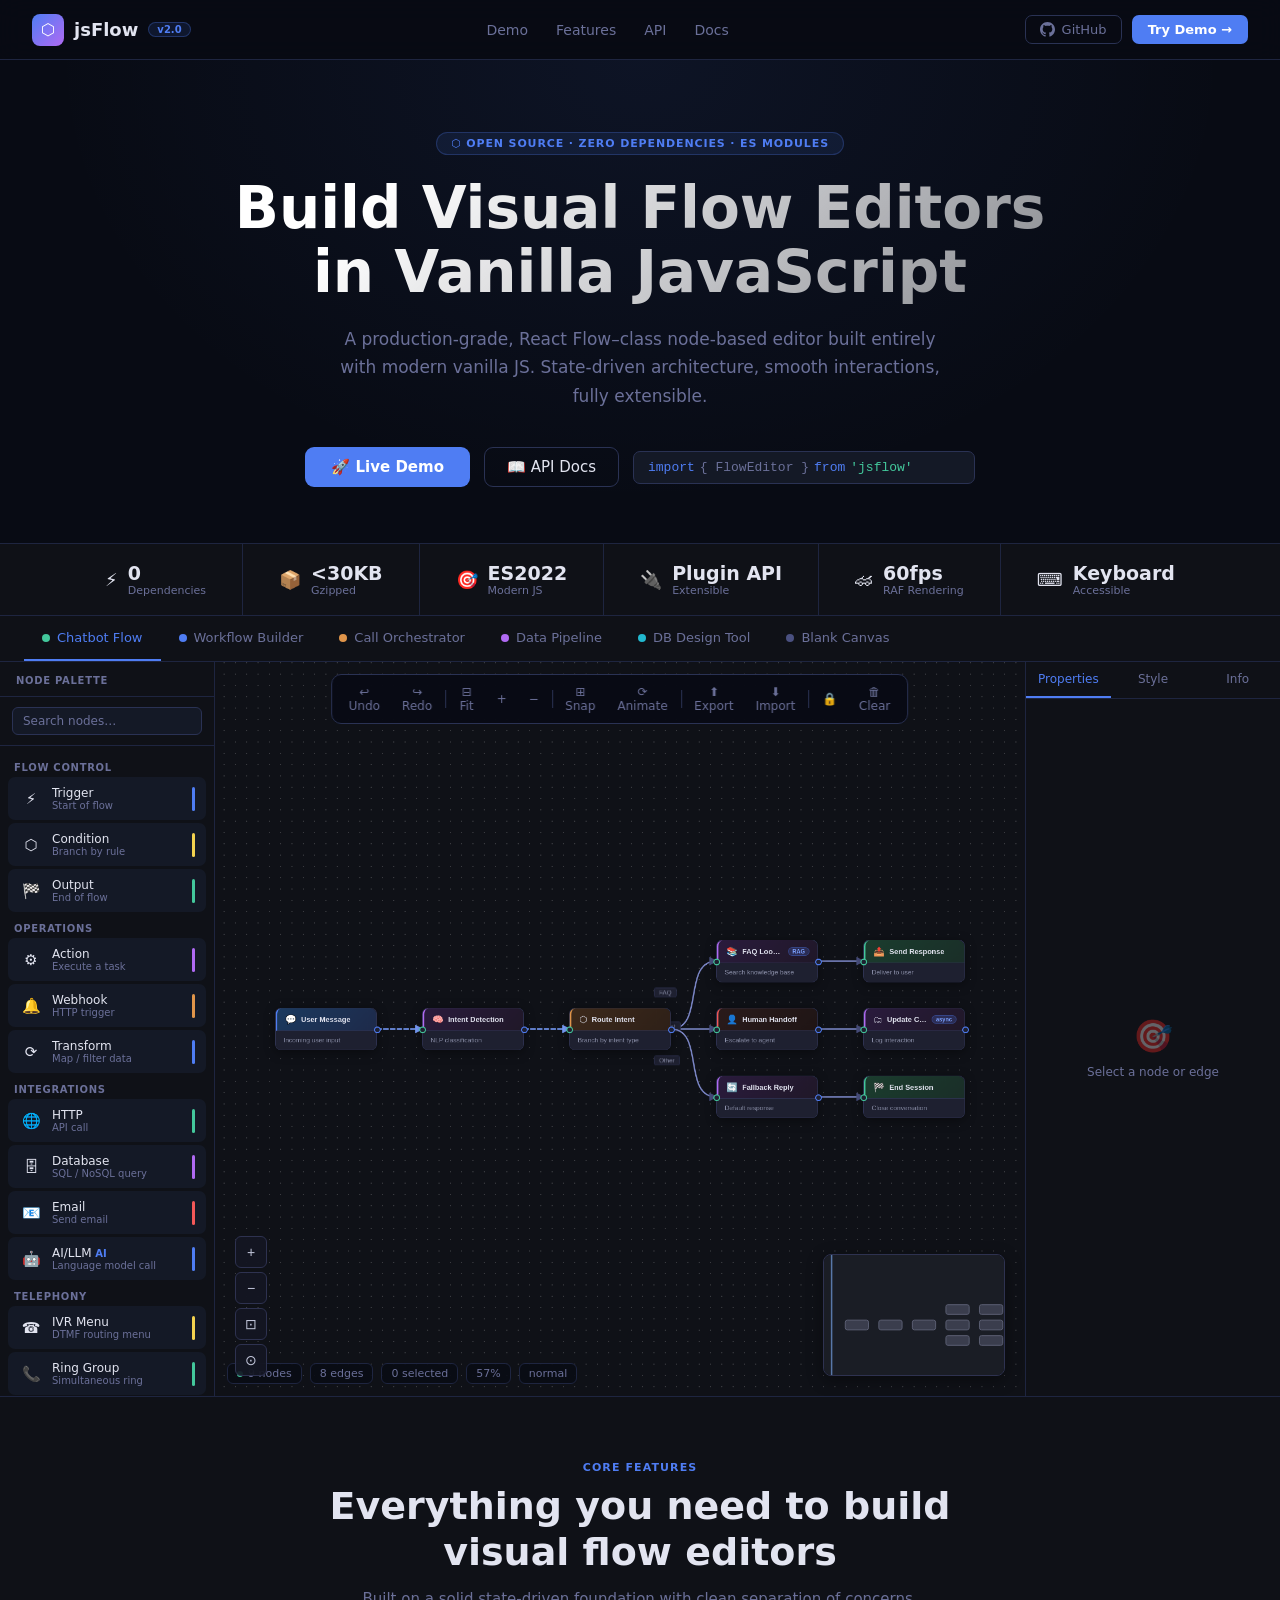
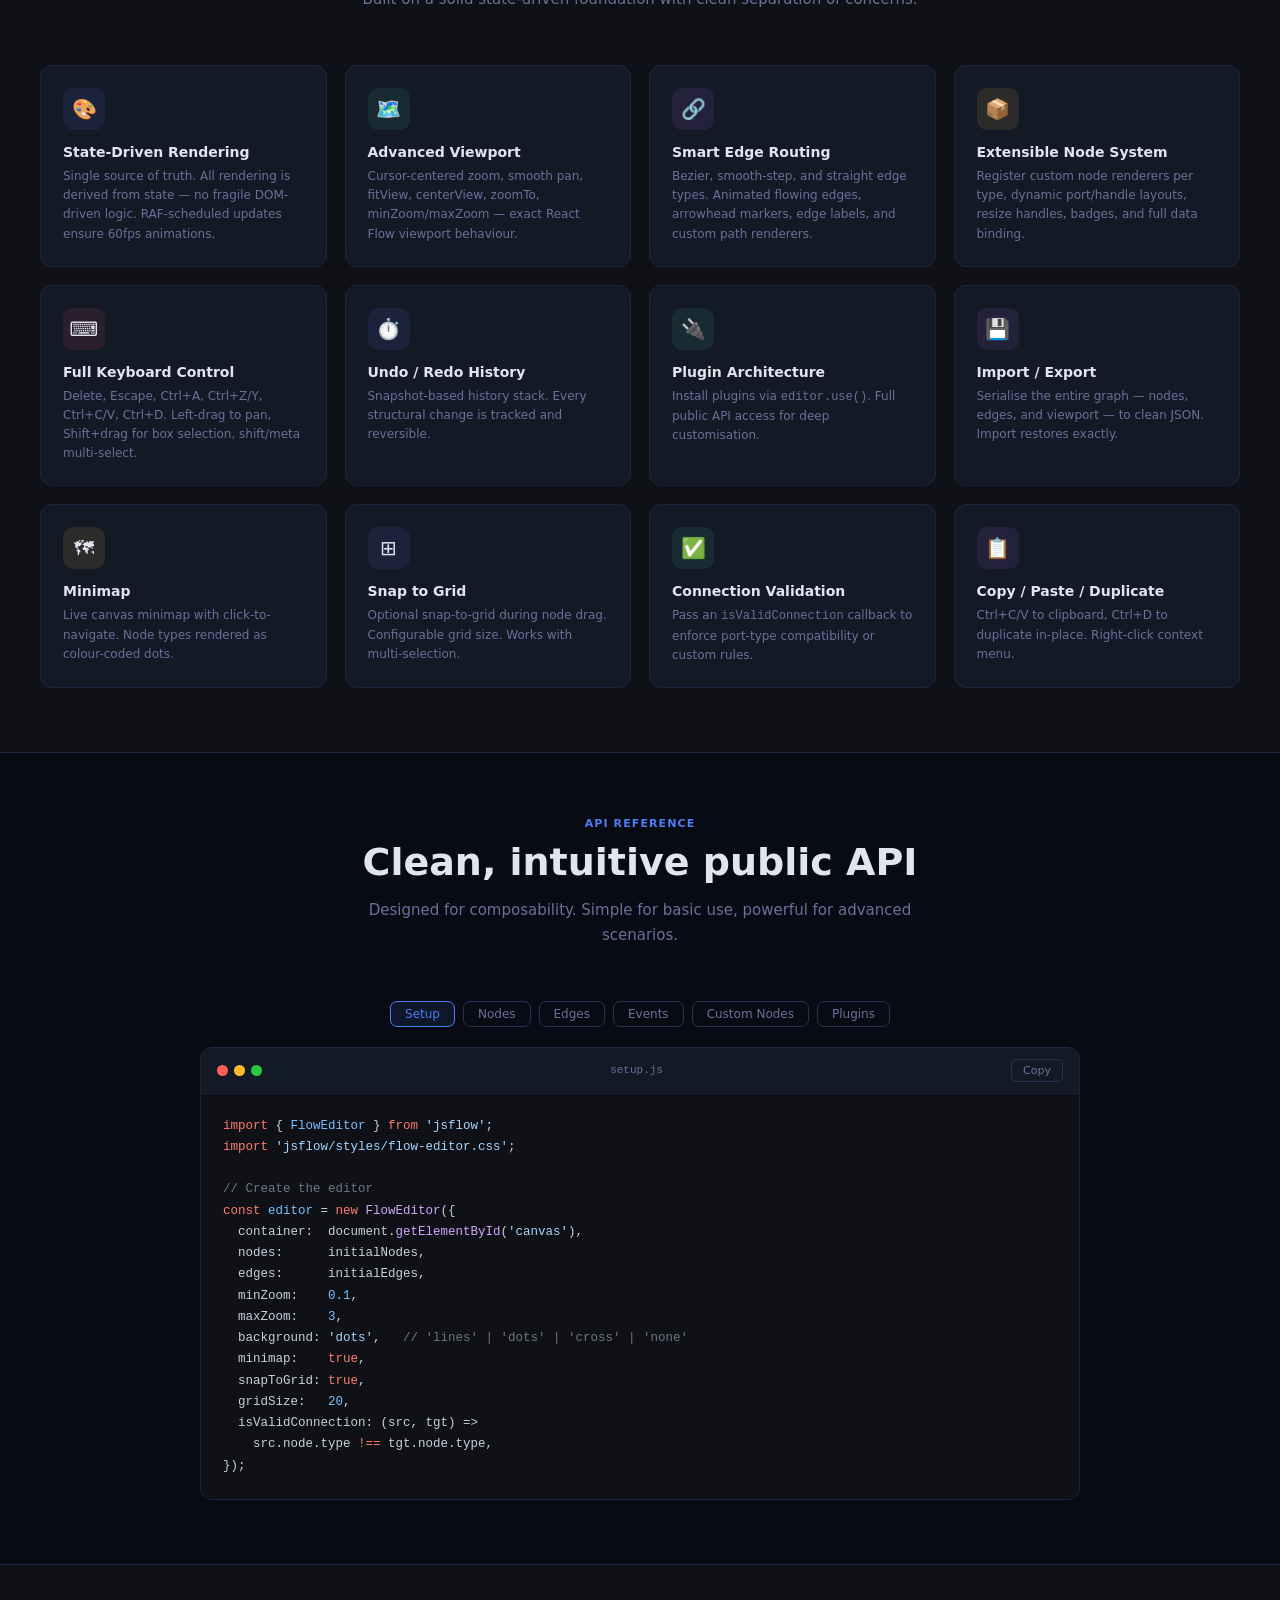
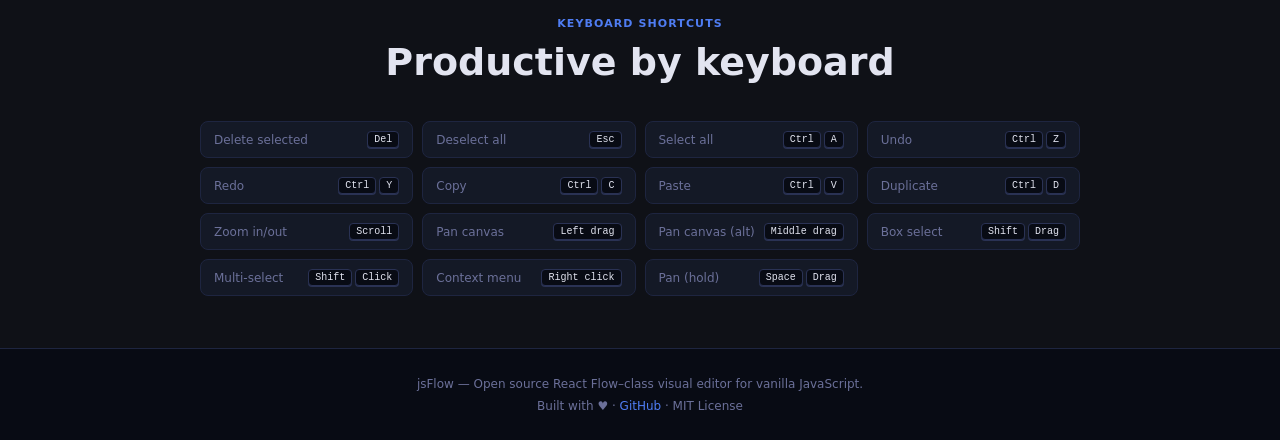
==== commit 98c37ea8: "feat(docs): add relational database design demo scenario Agent-Logs-Url: https://github.com/md-riaz/" ====
--- a/docs/index.html
+++ b/docs/index.html
@@ -347,6 +347,7 @@
     <button class="demo-tab" data-scenario="workflow"><span class="demo-tab-dot" style="background:#4f7df3"></span> Workflow Builder</button>
     <button class="demo-tab" data-scenario="callcenter"><span class="demo-tab-dot" style="background:#e0954a"></span> Call Orchestrator</button>
     <button class="demo-tab" data-scenario="pipeline"><span class="demo-tab-dot" style="background:#b06af3"></span> Data Pipeline</button>
+    <button class="demo-tab" data-scenario="database"><span class="demo-tab-dot" style="background:#22b8cf"></span> DB Design Tool</button>
     <button class="demo-tab" data-scenario="blank"><span class="demo-tab-dot" style="background:#4a5080"></span> Blank Canvas</button>
   </div>
 
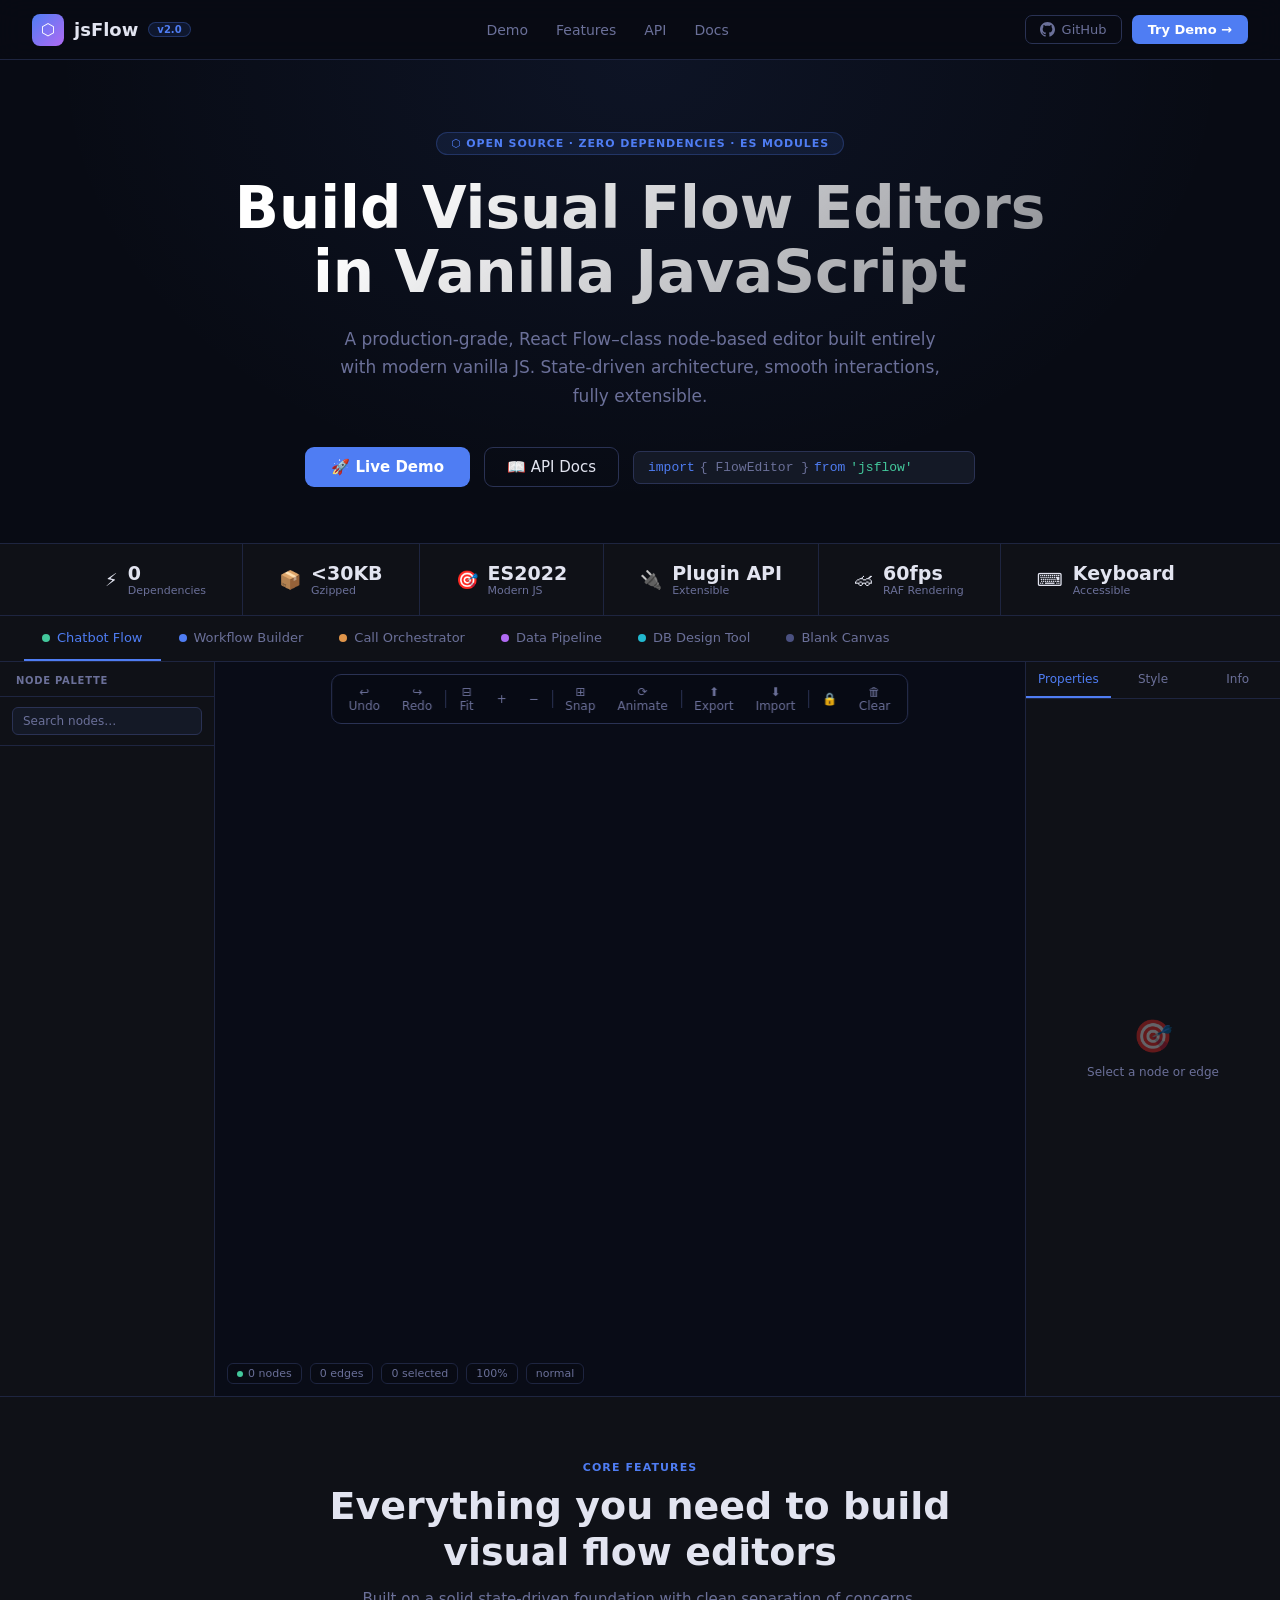
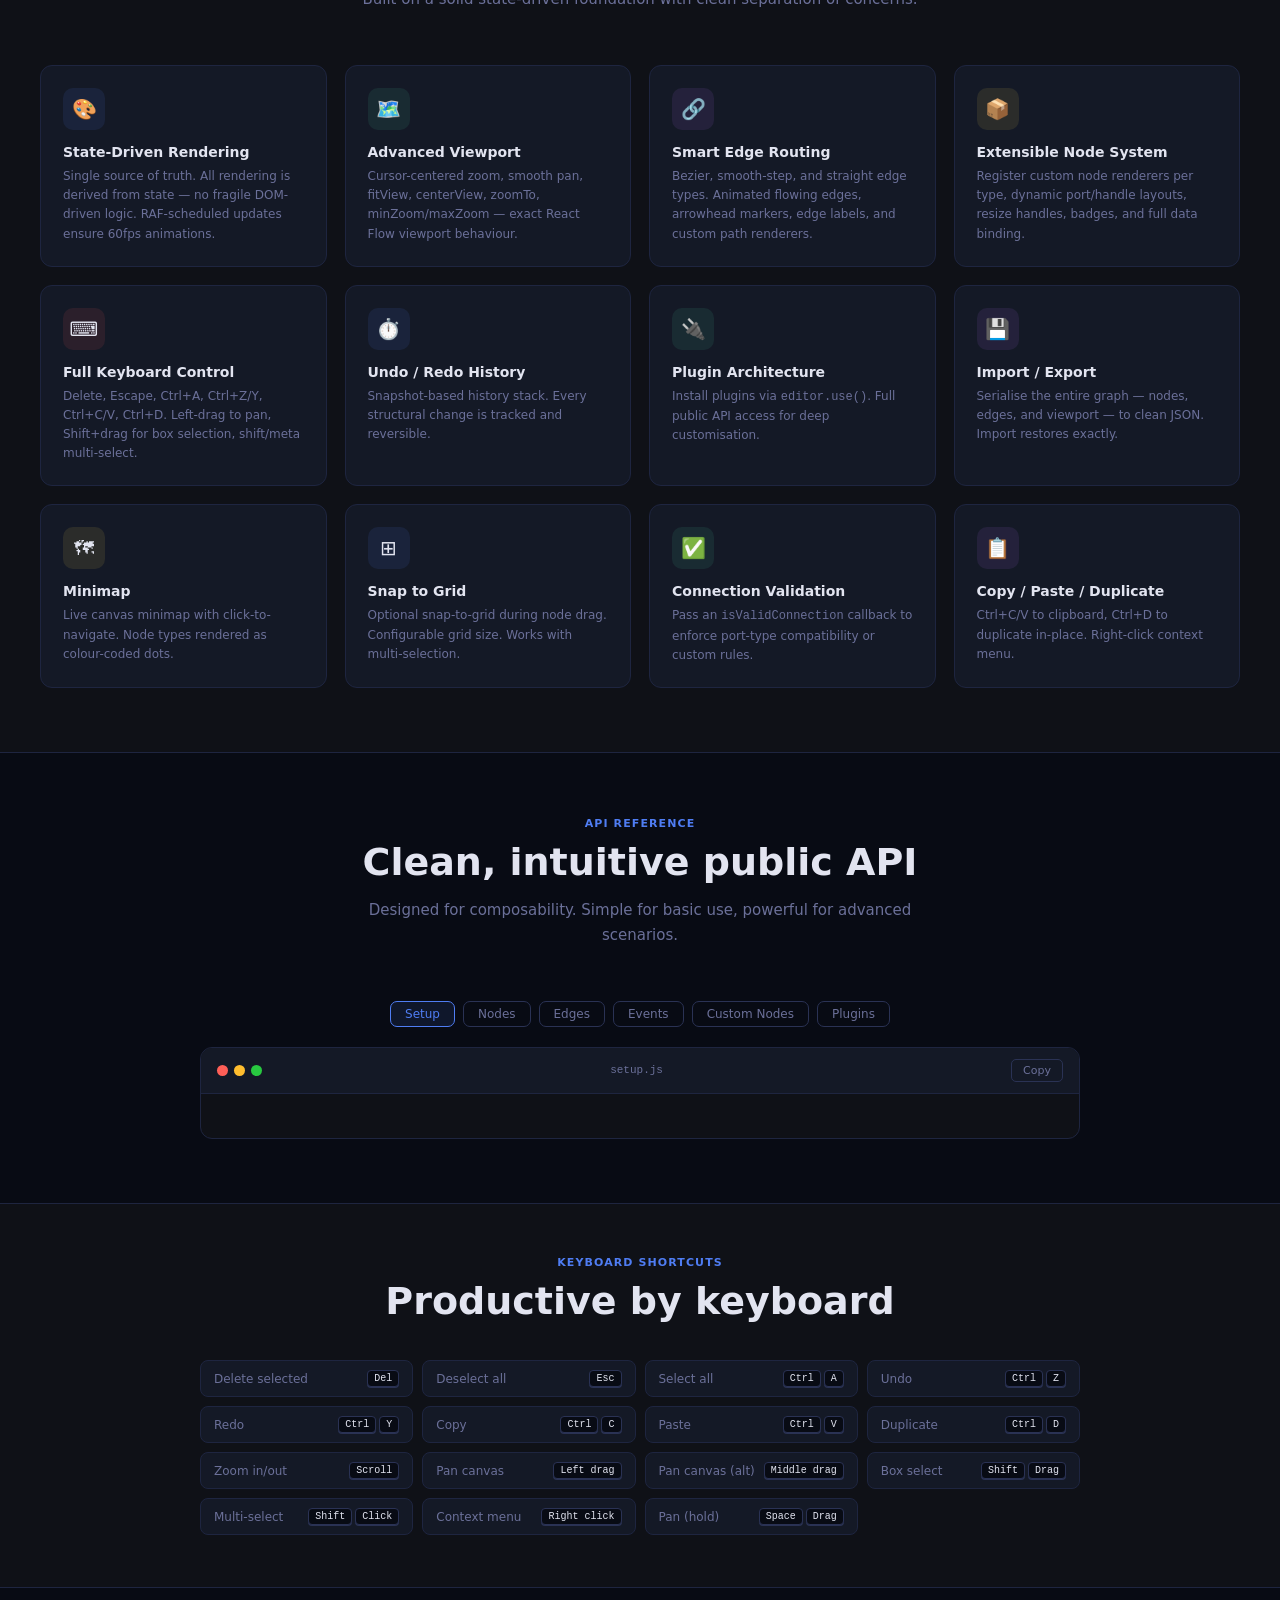
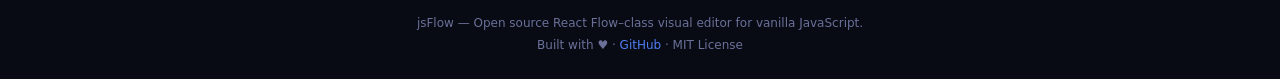
==== commit 21c8a3e9: "Refine DB Design Tool demo to match ERD-style reference layout Agent-Logs-Url: https://github.com/md" ====
--- a/docs/index.html
+++ b/docs/index.html
@@ -167,6 +167,68 @@
     /* ── CANVAS ── */
     .canvas-wrap { position: relative; overflow: hidden; background: #090c17; }
     #flow-canvas { width: 100%; height: 100%; }
+    #flow-canvas.db-scenario {
+      background-color: #eceff3;
+      background-image: radial-gradient(circle, rgba(78, 97, 129, 0.22) 1px, transparent 1.5px);
+      background-size: 18px 18px;
+    }
+    #flow-canvas.db-scenario .jf-editor { background: transparent; color: #2b405a; }
+    #flow-canvas.db-scenario .jf-bg { opacity: 0; }
+    #flow-canvas.db-scenario .jf-controls { background: rgba(255,255,255,0.82); border-color: #c8cfda; }
+    #flow-canvas.db-scenario .jf-controls__btn { color: #4d6787; }
+    #flow-canvas.db-scenario .jf-controls__btn:hover { background: rgba(45,132,200,0.12); color: #2d84c8; }
+    #flow-canvas.db-scenario .jf-edge__path {
+      stroke: #6a6f78;
+      stroke-width: 2px;
+      stroke-linecap: round;
+      stroke-linejoin: round;
+    }
+    #flow-canvas.db-scenario .jf-edge__label { display: none; }
+    #flow-canvas.db-scenario .jf-marker { display: none; }
+    #flow-canvas.db-scenario .jf-handle {
+      width: 8px; height: 8px; border-width: 1px;
+      border-color: #98a8be; background: #f2f5f9;
+      box-shadow: none; opacity: 0;
+    }
+    #flow-canvas.db-scenario .jf-node:hover .jf-handle,
+    #flow-canvas.db-scenario .jf-node--selected .jf-handle { opacity: 0.9; }
+    #flow-canvas.db-scenario .jf-node {
+      background: #f8fbff;
+      border: 1px solid #c5ced8;
+      border-radius: 10px;
+      box-shadow: 0 2px 9px rgba(33, 52, 80, 0.14);
+      cursor: default;
+    }
+    #flow-canvas.db-scenario .jf-node--selected {
+      border-color: #7f90aa !important;
+      box-shadow: 0 2px 9px rgba(33, 52, 80, 0.2), 0 0 0 2px rgba(127, 144, 170, 0.2) !important;
+    }
+    #flow-canvas.db-scenario .jf-node__resize-handle { display: none; }
+    #flow-canvas.db-scenario .db-table { border-radius: 10px; overflow: hidden; color: #2f4969; }
+    #flow-canvas.db-scenario .db-table__header {
+      border-top: 8px solid var(--db-accent);
+      background: #ecf0f4;
+      color: #223a58;
+      font-size: 13px;
+      line-height: 1.2;
+      font-weight: 700;
+      text-align: center;
+      padding: 12px 16px 11px;
+      border-bottom: 1px solid #cfd8e3;
+    }
+    #flow-canvas.db-scenario .db-table__rows { padding: 10px 14px 12px; background: #f8fbff; }
+    #flow-canvas.db-scenario .db-table__row {
+      display: grid;
+      grid-template-columns: minmax(0, 1fr) auto;
+      gap: 12px;
+      align-items: baseline;
+      font-size: 11px;
+      line-height: 1.35;
+      padding: 3px 0;
+      color: #355372;
+    }
+    #flow-canvas.db-scenario .db-table__name { font-weight: 500; white-space: nowrap; overflow: hidden; text-overflow: ellipsis; }
+    #flow-canvas.db-scenario .db-table__type { color: #6a7f99; white-space: nowrap; }
 
     .canvas-toolbar {
       position: absolute; top: 12px; left: 50%; transform: translateX(-50%);
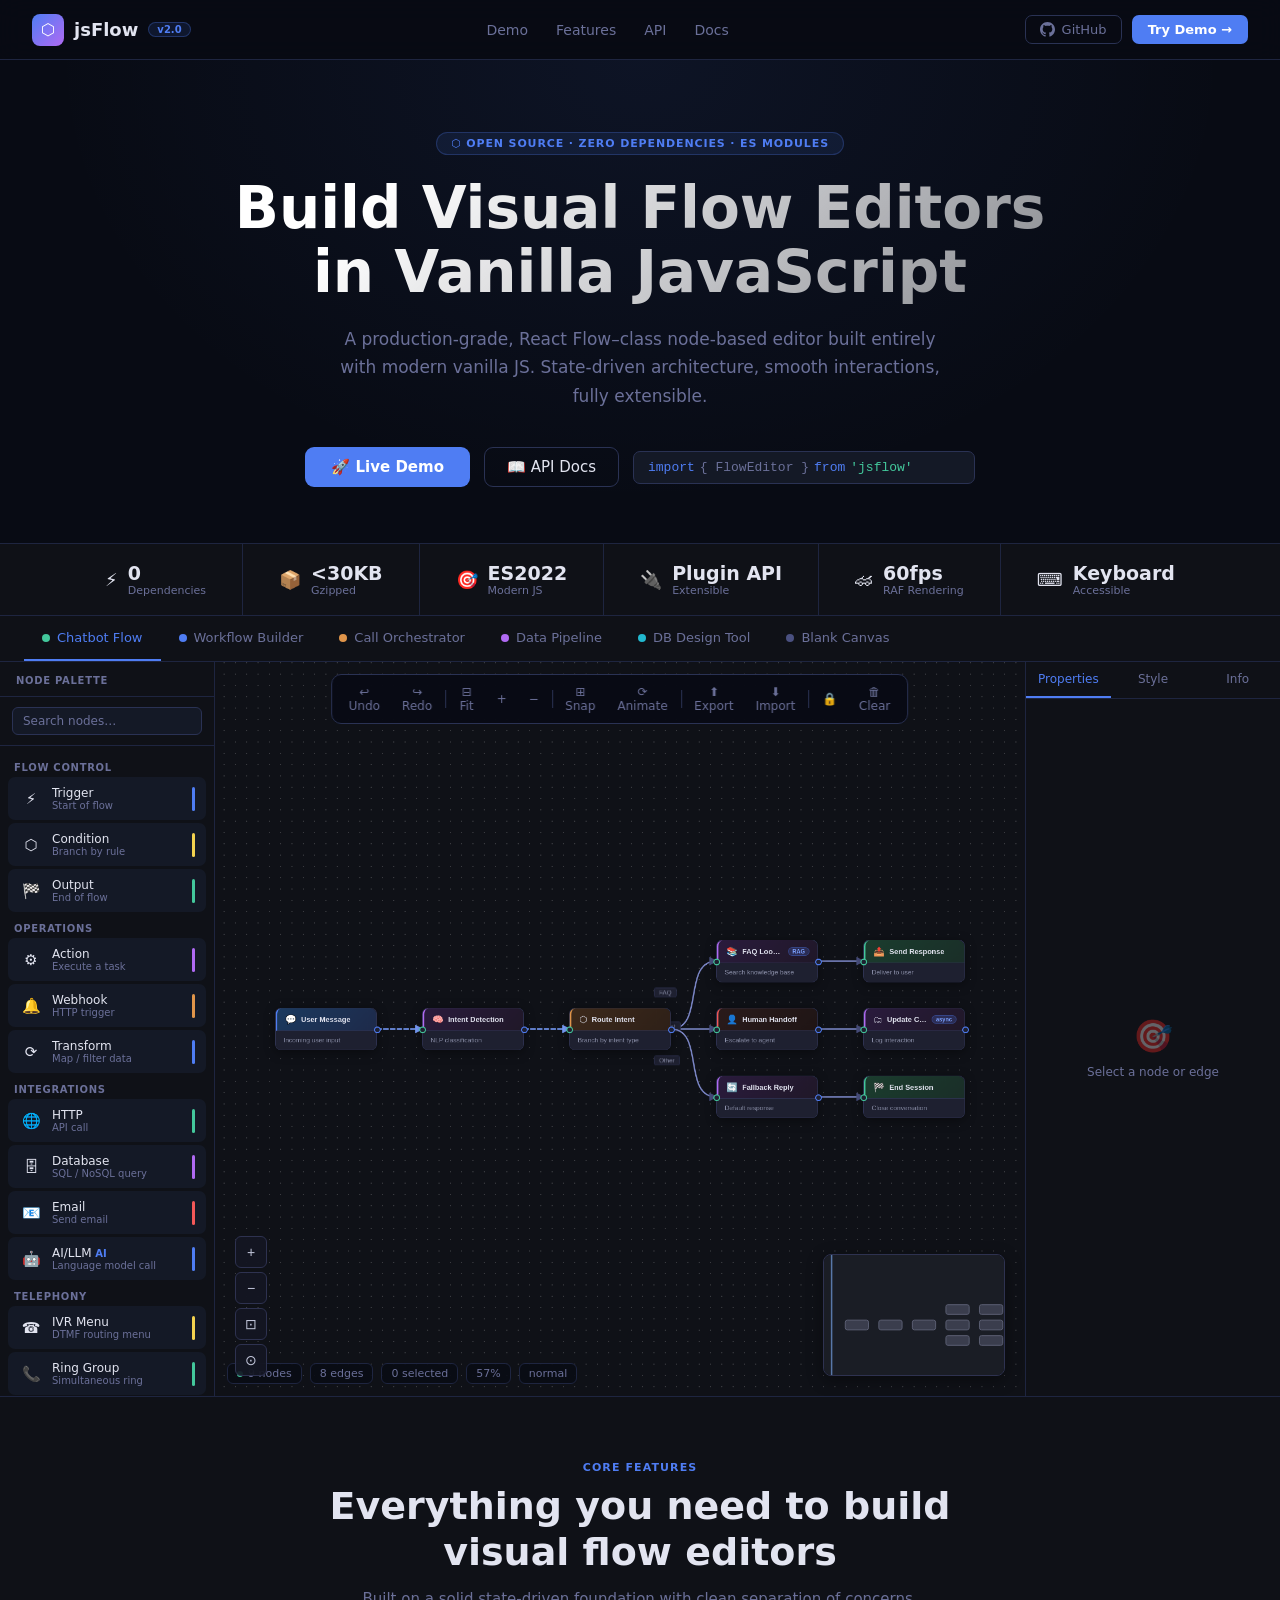
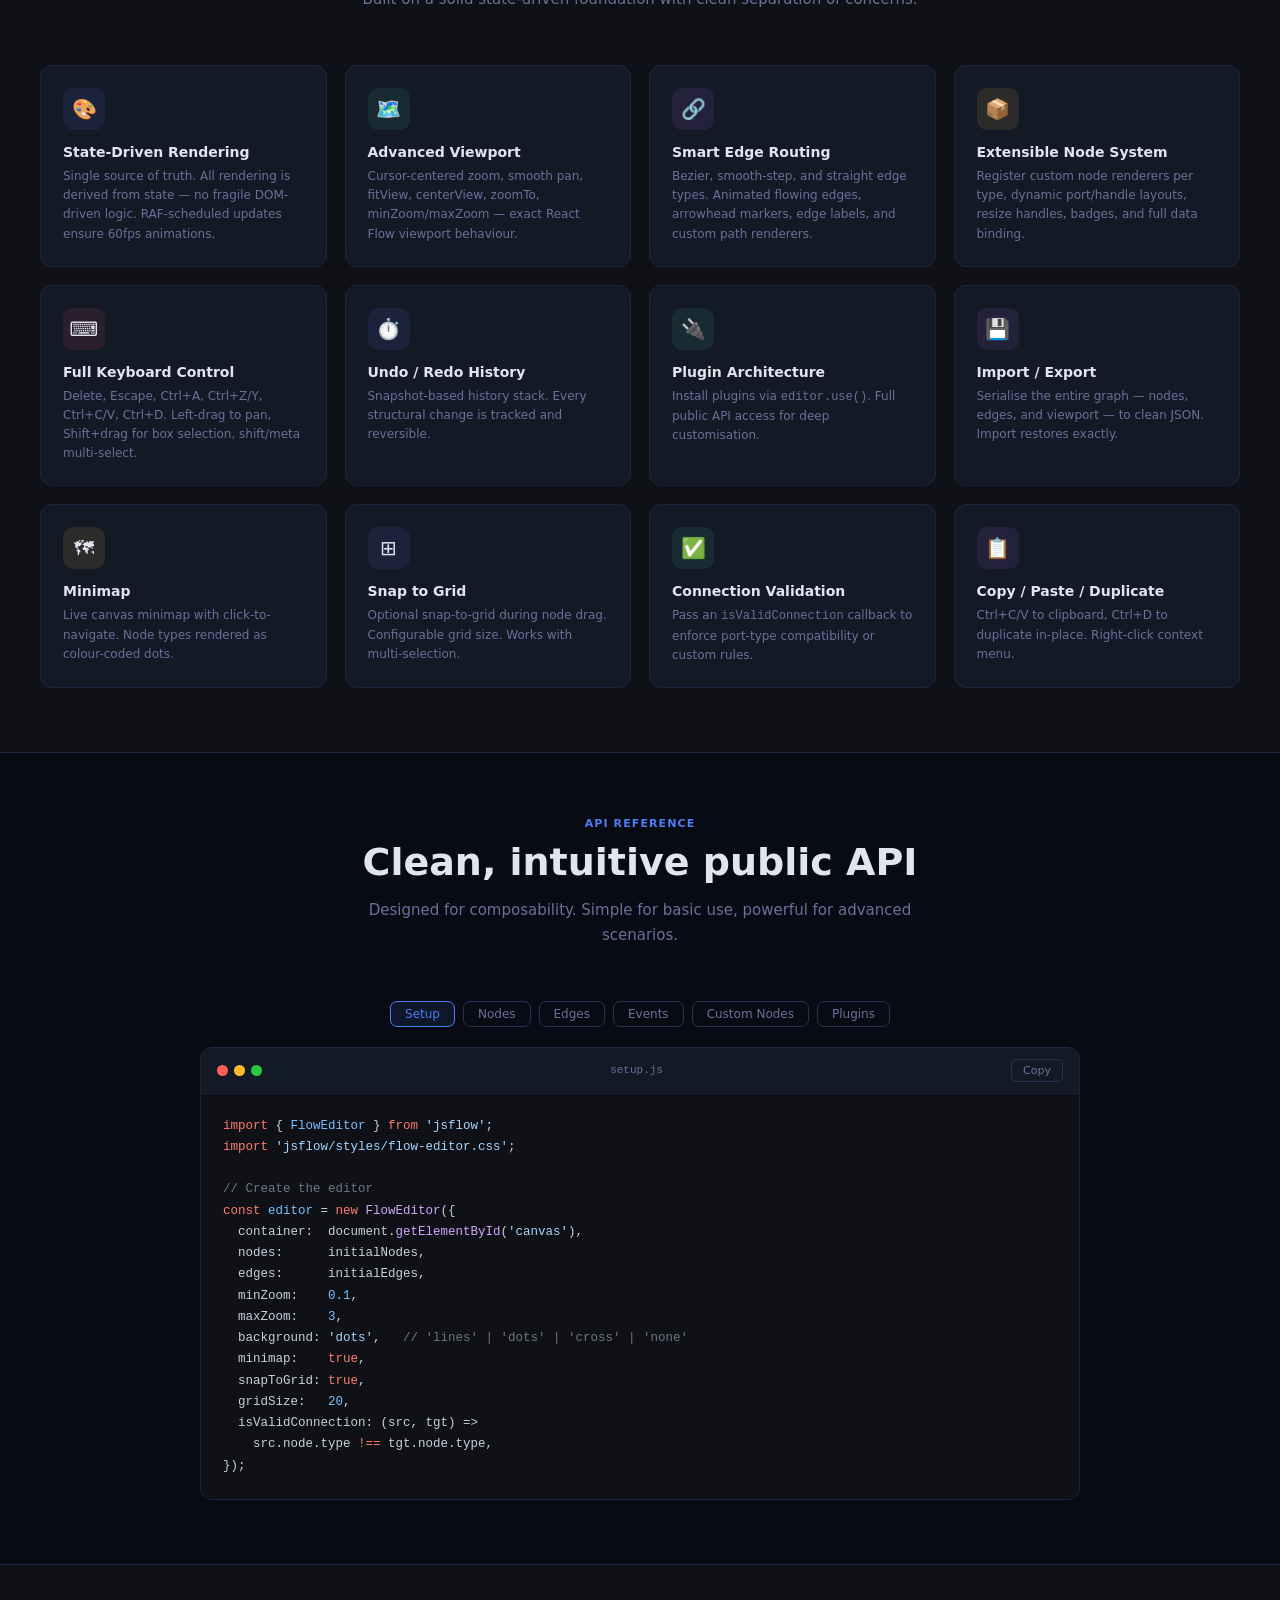
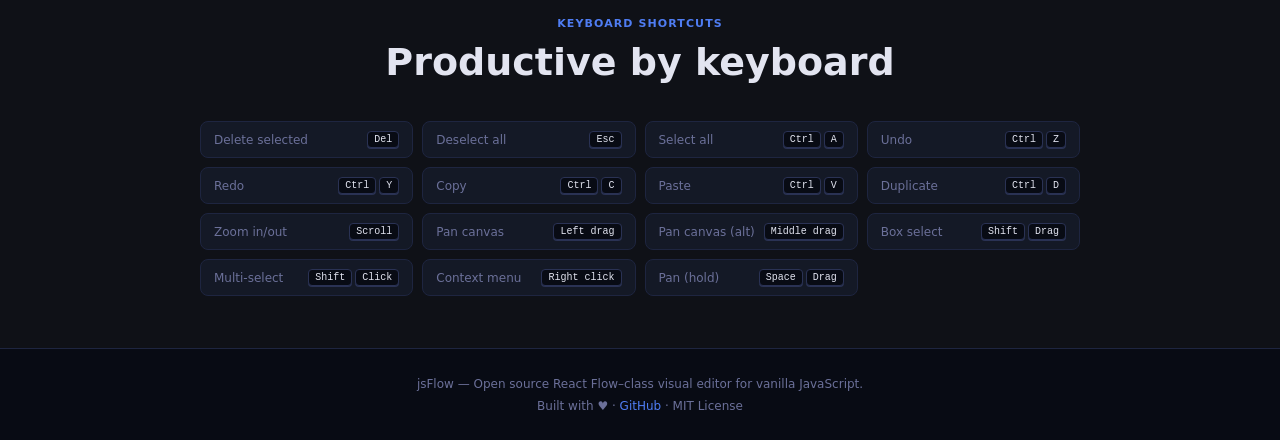
==== commit 1bdba475: "fix(demo): render IVR DTMF rows and make DB handles visible for edge targeting Agent-Logs-Url: https" ====
--- a/docs/index.html
+++ b/docs/index.html
@@ -186,12 +186,12 @@
     #flow-canvas.db-scenario .jf-edge__label { display: none; }
     #flow-canvas.db-scenario .jf-marker { display: none; }
     #flow-canvas.db-scenario .jf-handle {
-      width: 8px; height: 8px; border-width: 1px;
+      width: 10px; height: 10px; border-width: 1px;
       border-color: #98a8be; background: #f2f5f9;
-      box-shadow: none; opacity: 0;
+      box-shadow: none; opacity: 0.72;
     }
     #flow-canvas.db-scenario .jf-node:hover .jf-handle,
-    #flow-canvas.db-scenario .jf-node--selected .jf-handle { opacity: 0.9; }
+    #flow-canvas.db-scenario .jf-node--selected .jf-handle { opacity: 1; }
     #flow-canvas.db-scenario .jf-node {
       background: #f8fbff;
       border: 1px solid #c5ced8;
@@ -229,6 +229,55 @@
     }
     #flow-canvas.db-scenario .db-table__name { font-weight: 500; white-space: nowrap; overflow: hidden; text-overflow: ellipsis; }
     #flow-canvas.db-scenario .db-table__type { color: #6a7f99; white-space: nowrap; }
+
+    .ivr-menu {
+      background: #141826;
+      border: 1px solid #2a324b;
+      border-radius: 10px;
+      overflow: hidden;
+    }
+    .ivr-menu__header {
+      padding: 9px 12px;
+      background: linear-gradient(135deg, #3d2a1b, #2e2018);
+      border-bottom: 1px solid #3f2f25;
+      font-size: 12px;
+      font-weight: 700;
+      color: #f8d8b5;
+    }
+    .ivr-menu__desc {
+      padding: 8px 12px 0;
+      color: #a8b2d3;
+      font-size: 11px;
+      line-height: 1.35;
+    }
+    .ivr-menu__rows {
+      padding: 8px 8px 10px;
+      display: grid;
+      gap: 5px;
+    }
+    .ivr-menu__row {
+      display: grid;
+      grid-template-columns: auto minmax(0, 1fr);
+      gap: 8px;
+      align-items: center;
+      font-size: 11px;
+      color: #dbe4ff;
+      background: rgba(47, 57, 88, 0.4);
+      border: 1px solid rgba(108, 127, 180, 0.35);
+      border-radius: 7px;
+      padding: 5px 8px;
+    }
+    .ivr-menu__digit {
+      font-weight: 700;
+      color: #ffe0b9;
+      white-space: nowrap;
+    }
+    .ivr-menu__route {
+      color: #b5c4eb;
+      overflow: hidden;
+      text-overflow: ellipsis;
+      white-space: nowrap;
+    }
 
     .canvas-toolbar {
       position: absolute; top: 12px; left: 50%; transform: translateX(-50%);
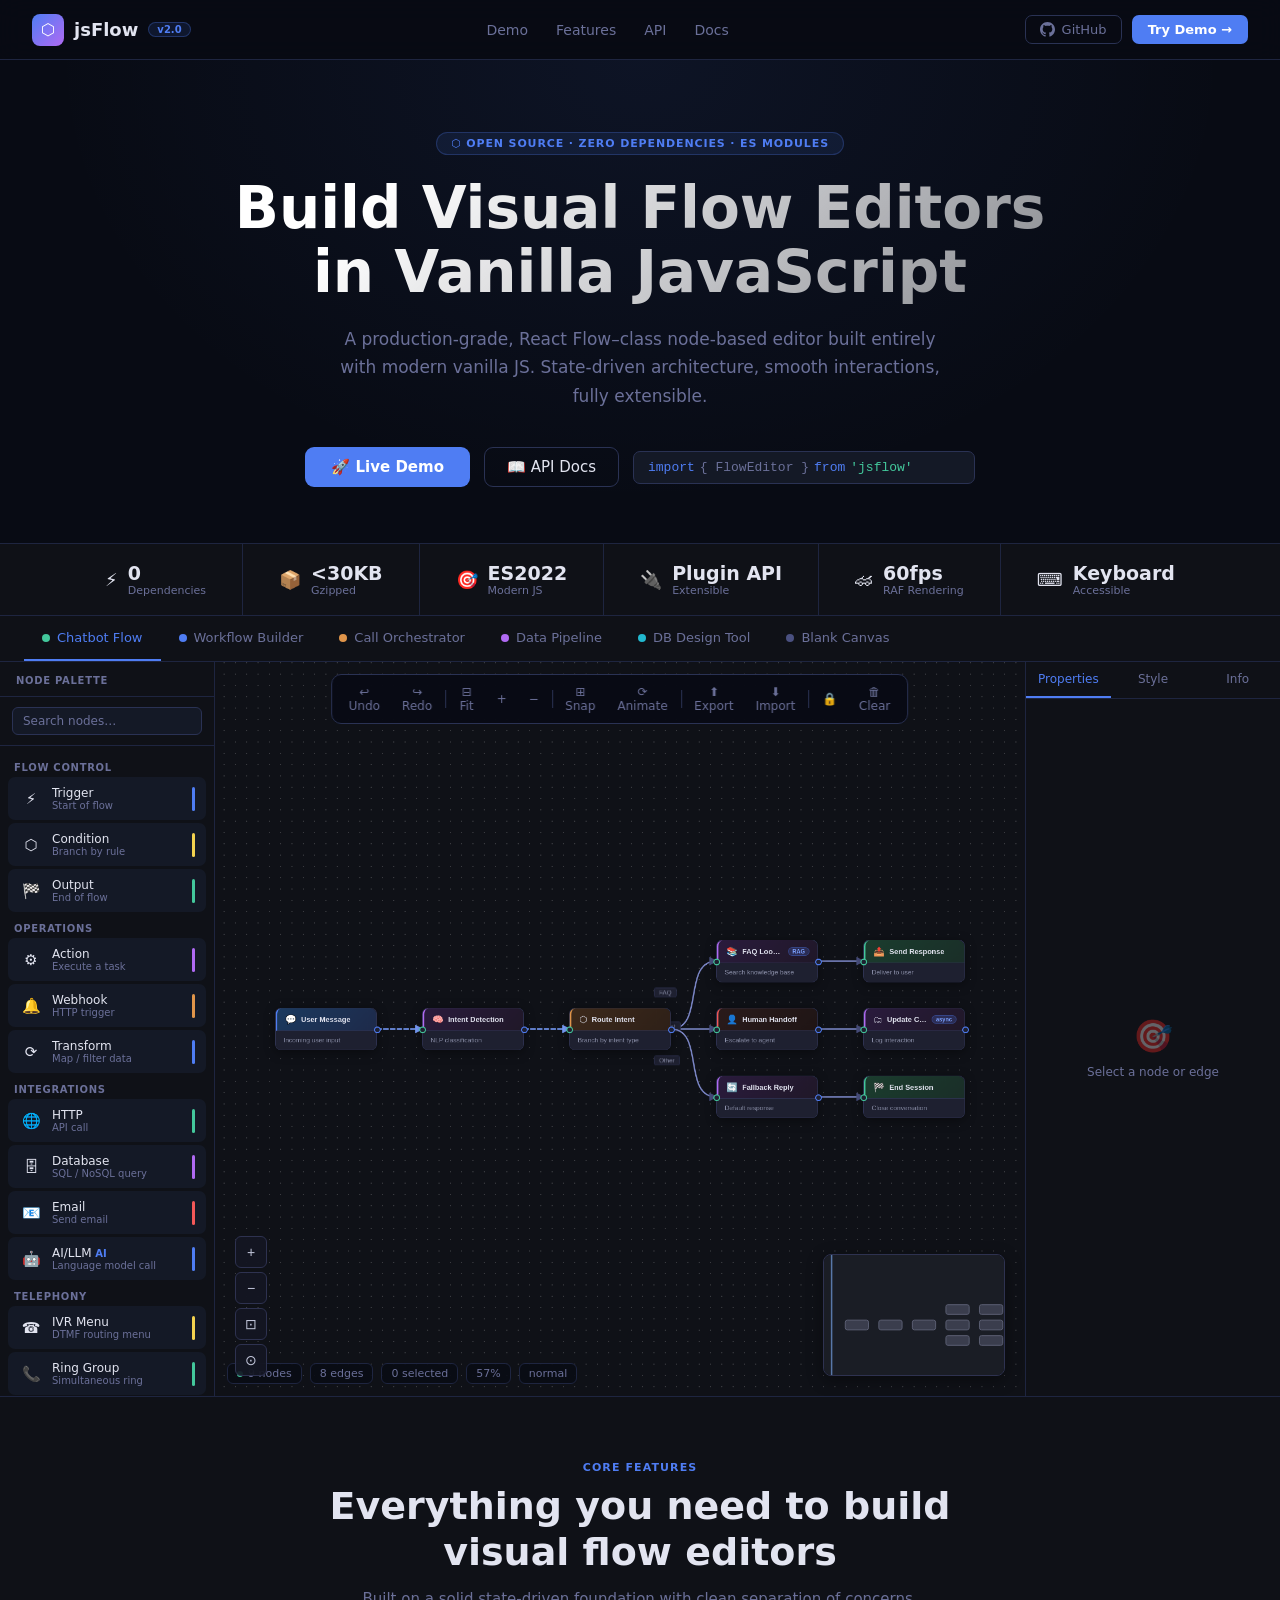
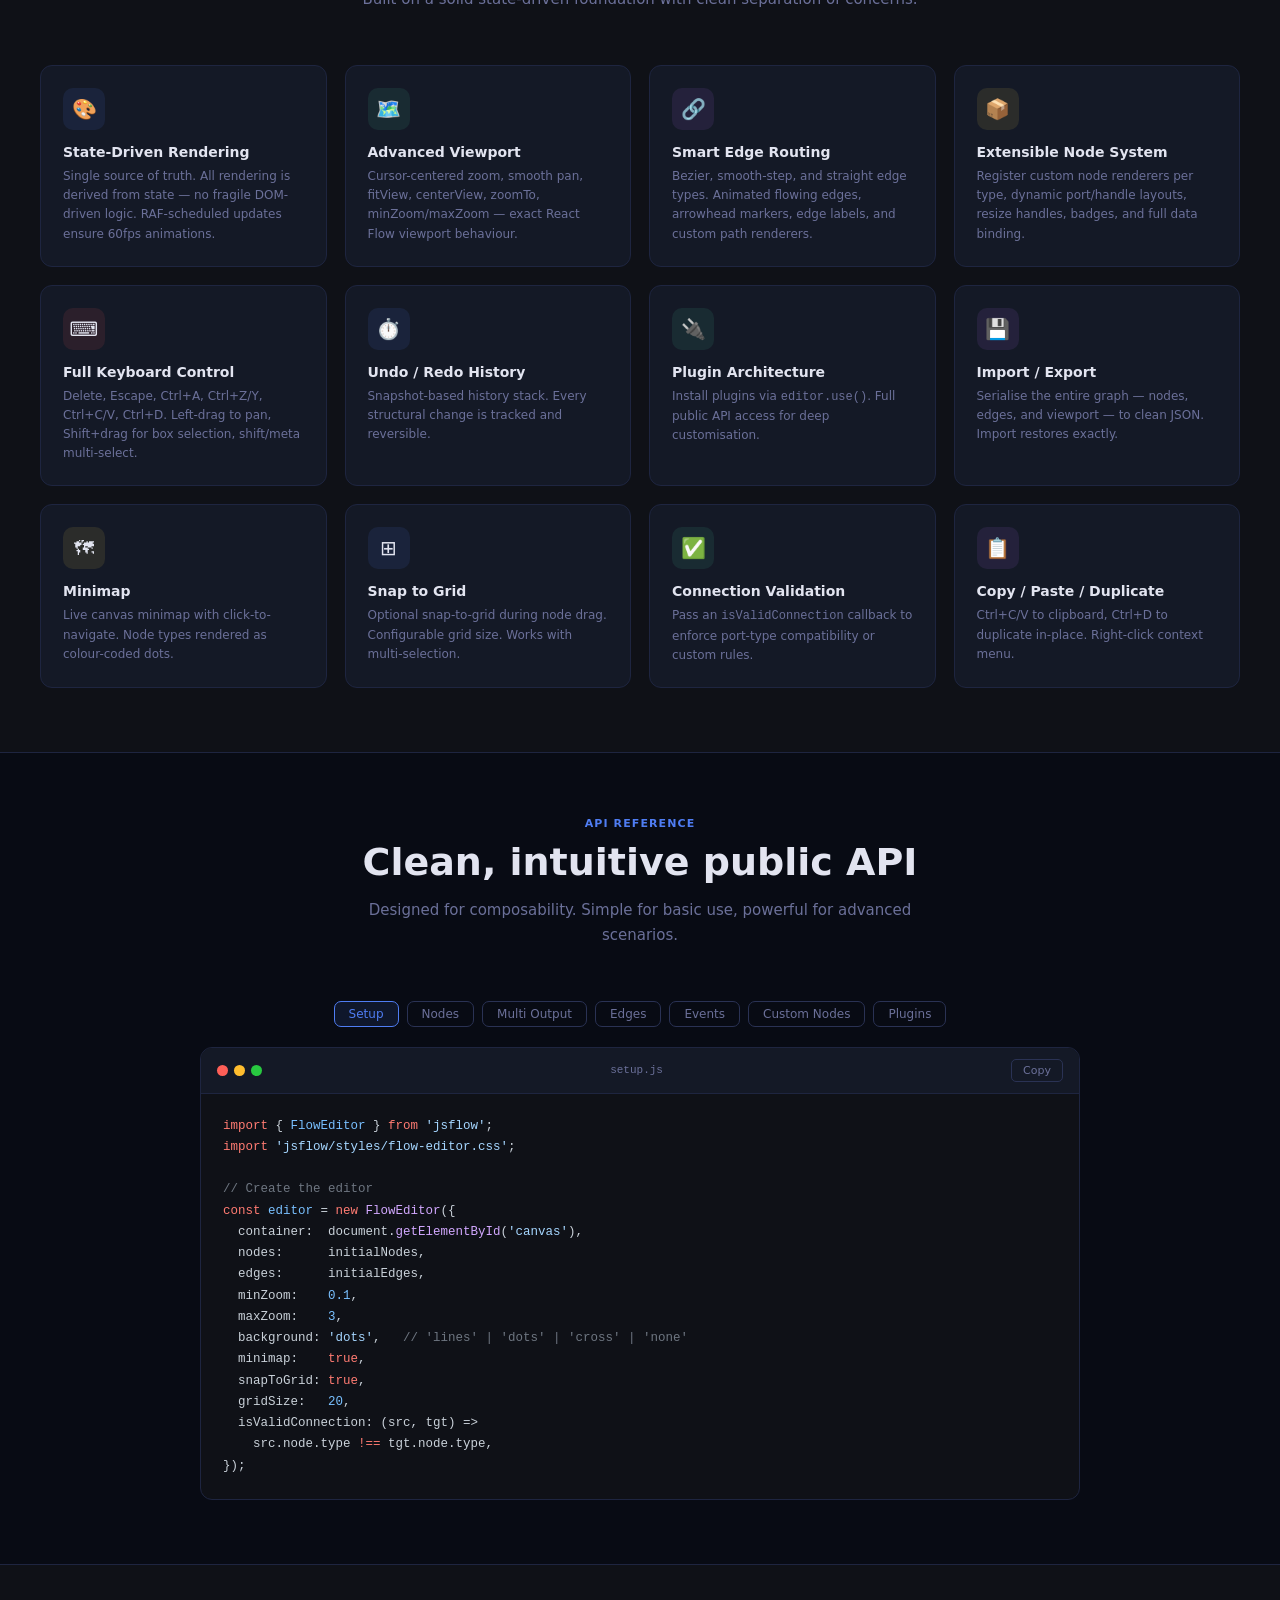
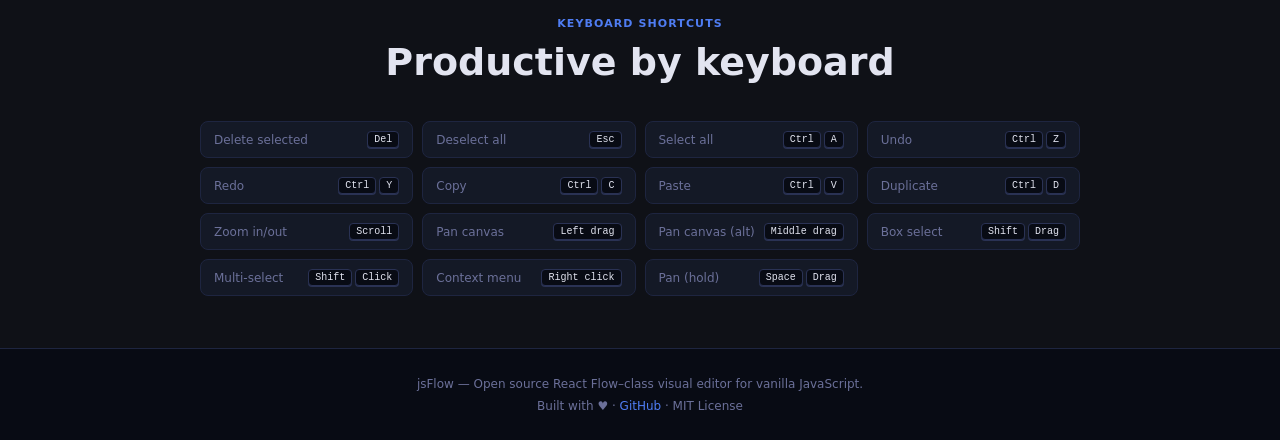
==== commit f23229a9: "feat: add easy single-input multi-output node helper Agent-Logs-Url: https://github.com/md-riaz/jsFl" ====
--- a/docs/index.html
+++ b/docs/index.html
@@ -229,55 +229,6 @@
     }
     #flow-canvas.db-scenario .db-table__name { font-weight: 500; white-space: nowrap; overflow: hidden; text-overflow: ellipsis; }
     #flow-canvas.db-scenario .db-table__type { color: #6a7f99; white-space: nowrap; }
-
-    .ivr-menu {
-      background: #141826;
-      border: 1px solid #2a324b;
-      border-radius: 10px;
-      overflow: hidden;
-    }
-    .ivr-menu__header {
-      padding: 9px 12px;
-      background: linear-gradient(135deg, #3d2a1b, #2e2018);
-      border-bottom: 1px solid #3f2f25;
-      font-size: 12px;
-      font-weight: 700;
-      color: #f8d8b5;
-    }
-    .ivr-menu__desc {
-      padding: 8px 12px 0;
-      color: #a8b2d3;
-      font-size: 11px;
-      line-height: 1.35;
-    }
-    .ivr-menu__rows {
-      padding: 8px 8px 10px;
-      display: grid;
-      gap: 5px;
-    }
-    .ivr-menu__row {
-      display: grid;
-      grid-template-columns: auto minmax(0, 1fr);
-      gap: 8px;
-      align-items: center;
-      font-size: 11px;
-      color: #dbe4ff;
-      background: rgba(47, 57, 88, 0.4);
-      border: 1px solid rgba(108, 127, 180, 0.35);
-      border-radius: 7px;
-      padding: 5px 8px;
-    }
-    .ivr-menu__digit {
-      font-weight: 700;
-      color: #ffe0b9;
-      white-space: nowrap;
-    }
-    .ivr-menu__route {
-      color: #b5c4eb;
-      overflow: hidden;
-      text-overflow: ellipsis;
-      white-space: nowrap;
-    }
 
     .canvas-toolbar {
       position: absolute; top: 12px; left: 50%; transform: translateX(-50%);
@@ -545,6 +496,7 @@
   <div class="code-tabs">
     <button class="code-tab-btn active" data-snippet="setup">Setup</button>
     <button class="code-tab-btn" data-snippet="nodes">Nodes</button>
+    <button class="code-tab-btn" data-snippet="multiOutput">Multi Output</button>
     <button class="code-tab-btn" data-snippet="edges">Edges</button>
     <button class="code-tab-btn" data-snippet="events">Events</button>
     <button class="code-tab-btn" data-snippet="custom">Custom Nodes</button>
--- a/docs/src/styles/flow-editor.css
+++ b/docs/src/styles/flow-editor.css
@@ -648,6 +648,39 @@
   line-height: 1.5;
 }
 
+.jf-node__rows {
+  padding: 0 10px 10px;
+  display: grid;
+  gap: 6px;
+}
+
+.jf-node__row {
+  display: grid;
+  grid-template-columns: auto minmax(0, 1fr);
+  gap: 8px;
+  align-items: center;
+  padding: 5px 8px;
+  border-radius: 7px;
+  border: 1px solid rgba(74, 80, 128, 0.45);
+  background: rgba(20, 27, 45, 0.6);
+}
+
+.jf-node__row-key {
+  font-size: 11px;
+  font-weight: 700;
+  color: #cfe0ff;
+  white-space: nowrap;
+}
+
+.jf-node__row-value {
+  font-size: 11px;
+  color: #9fb0d8;
+  text-align: right;
+  overflow: hidden;
+  text-overflow: ellipsis;
+  white-space: nowrap;
+}
+
 /* ── Handles / Ports ─────────────────────────────────────────────────────── */
 .jf-handle {
   position: absolute;
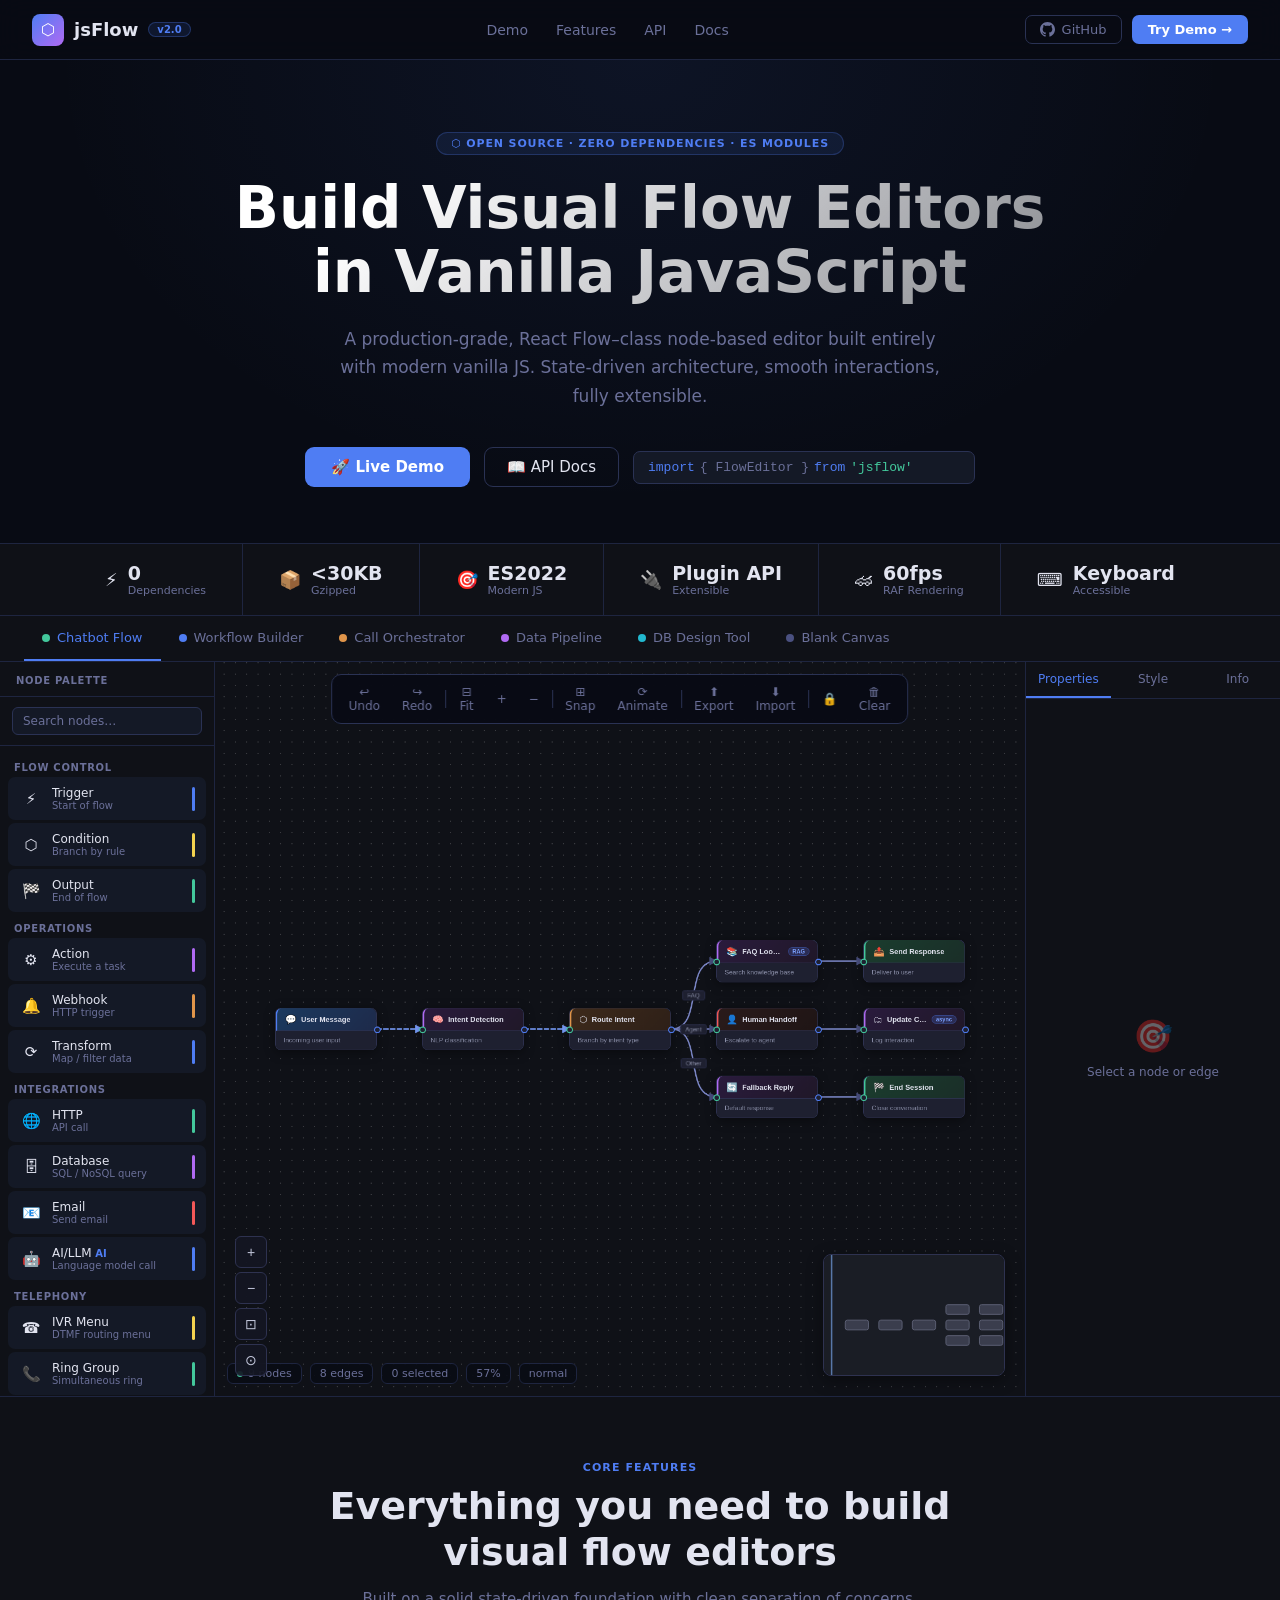
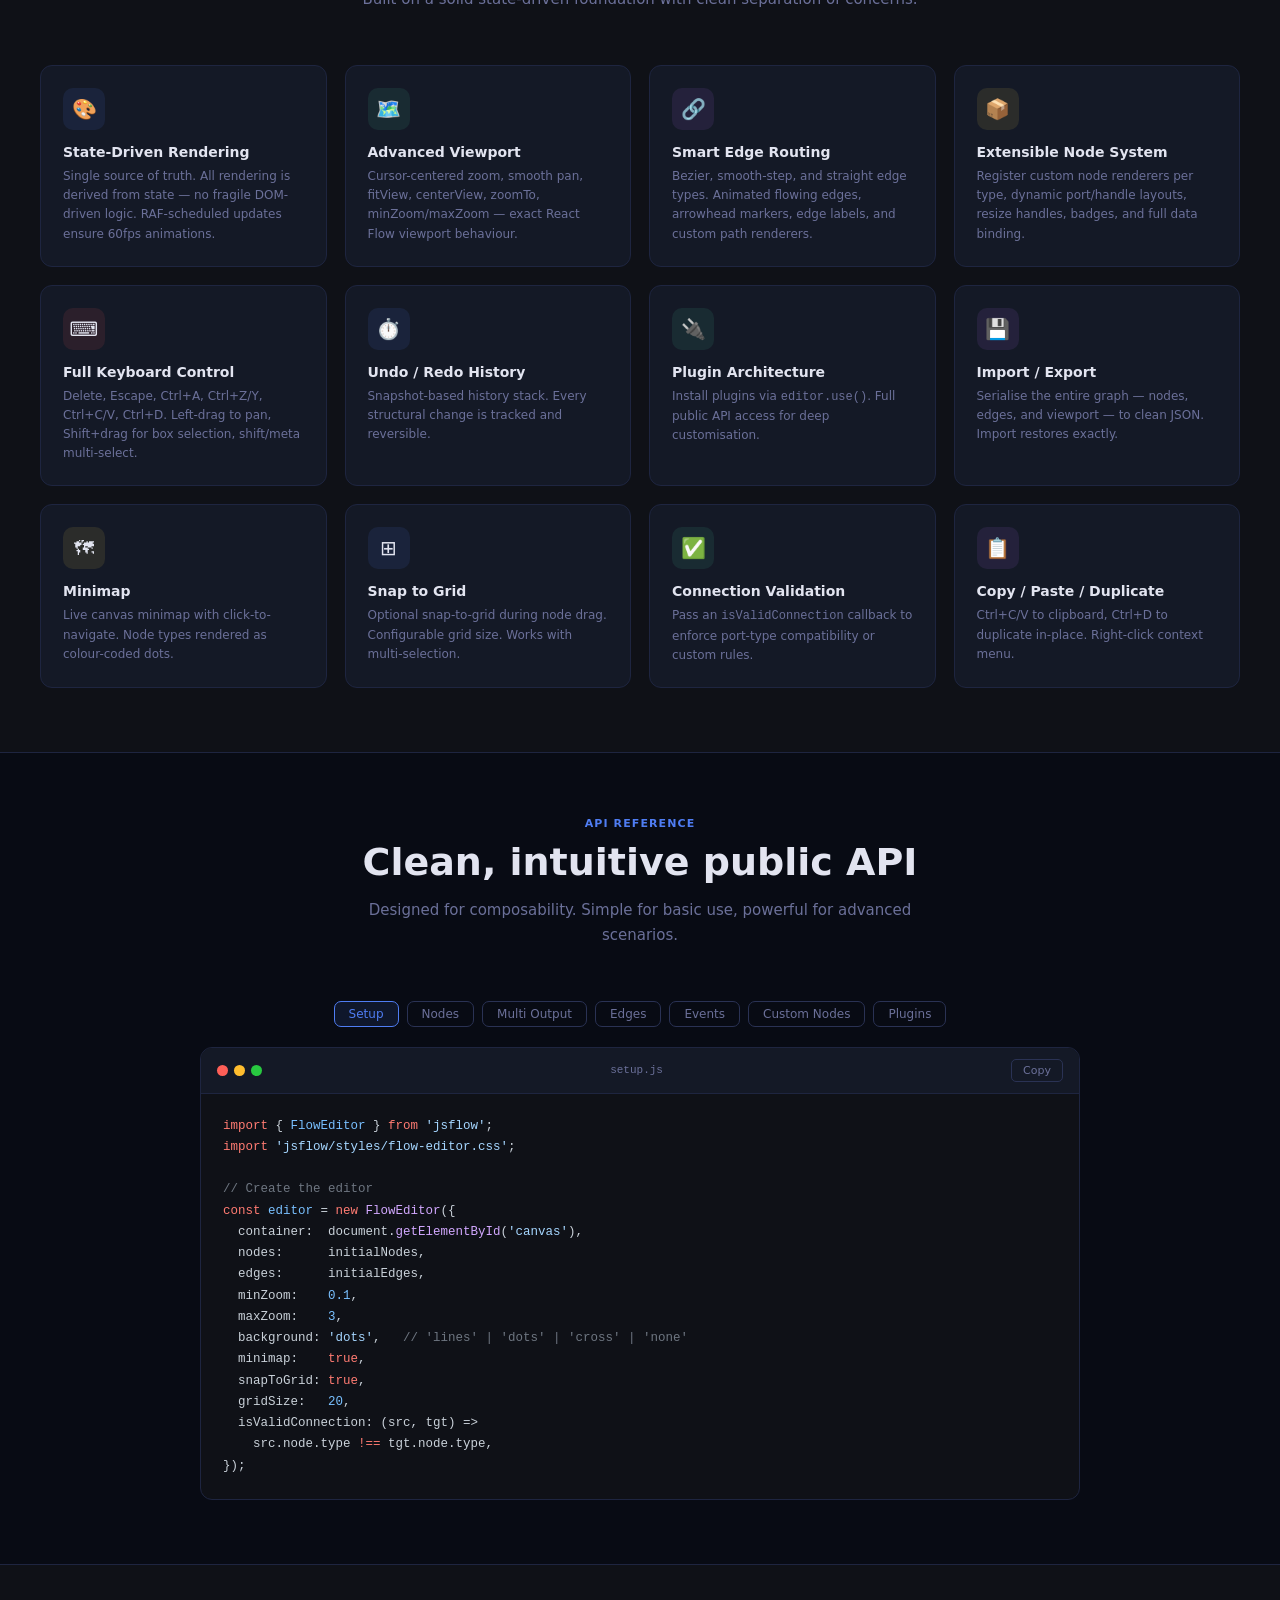
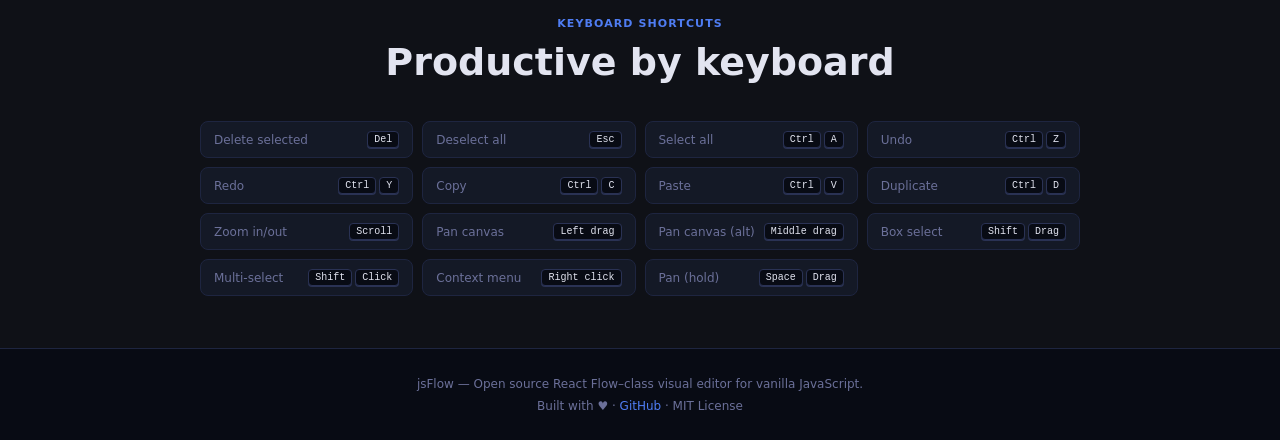
==== commit 22d481c4: "feat: restyle call orchestrator demo to match reference Agent-Logs-Url: https://github.com/md-riaz/j" ====
--- a/docs/index.html
+++ b/docs/index.html
@@ -229,6 +229,121 @@
     }
     #flow-canvas.db-scenario .db-table__name { font-weight: 500; white-space: nowrap; overflow: hidden; text-overflow: ellipsis; }
     #flow-canvas.db-scenario .db-table__type { color: #6a7f99; white-space: nowrap; }
+
+    #flow-canvas.callcenter-scenario {
+      background-color: #edf1f5;
+      background-image: radial-gradient(circle, rgba(112, 127, 146, 0.3) 1px, transparent 1.4px);
+      background-size: 16px 16px;
+    }
+    #flow-canvas.callcenter-scenario .jf-editor { background: transparent; color: #2c3a4d; }
+    #flow-canvas.callcenter-scenario .jf-bg { opacity: 0; }
+    #flow-canvas.callcenter-scenario .jf-controls {
+      background: rgba(255,255,255,0.88);
+      border-color: #c9d1de;
+      box-shadow: 0 4px 14px rgba(34, 50, 77, 0.12);
+    }
+    #flow-canvas.callcenter-scenario .jf-controls__btn { color: #5f6f85; }
+    #flow-canvas.callcenter-scenario .jf-controls__btn:hover { background: rgba(56,124,255,0.12); color: #3365b2; }
+    #flow-canvas.callcenter-scenario .jf-node {
+      background: #fbfcfe;
+      border: 1px solid #ccd5e1;
+      border-radius: 14px;
+      box-shadow: 0 2px 9px rgba(40, 57, 81, 0.14);
+    }
+    #flow-canvas.callcenter-scenario .jf-node__resize-handle { display: none; }
+    #flow-canvas.callcenter-scenario .jf-node--selected {
+      border-color: #8ea1ba !important;
+      box-shadow: 0 3px 12px rgba(40, 57, 81, 0.18), 0 0 0 2px rgba(142,161,186,0.18) !important;
+    }
+    #flow-canvas.callcenter-scenario .jf-node__header {
+      min-height: 46px;
+      border-bottom-color: #d6dde8;
+      background: #eaf0f7;
+      border-left: 4px solid #7f93ad;
+    }
+    #flow-canvas.callcenter-scenario .jf-node--input .jf-node__header { background: #e6e3f2; border-left-color: #6f66d6; }
+    #flow-canvas.callcenter-scenario .jf-node--condition .jf-node__header { background: #e6ddf1; border-left-color: #9159dc; }
+    #flow-canvas.callcenter-scenario .jf-node--decision .jf-node__header { background: #e8e1d4; border-left-color: #c18a27; }
+    #flow-canvas.callcenter-scenario .jf-node--action .jf-node__header { background: #d6edf2; border-left-color: #16a5c3; }
+    #flow-canvas.callcenter-scenario .jf-node--output .jf-node__header { background: #f1dde4; border-left-color: #d75573; }
+    #flow-canvas.callcenter-scenario .jf-node__icon {
+      width: 28px;
+      height: 28px;
+      display: inline-flex;
+      align-items: center;
+      justify-content: center;
+      border-radius: 9px;
+      font-size: 15px;
+      background: rgba(255,255,255,0.55);
+    }
+    #flow-canvas.callcenter-scenario .jf-node__title {
+      font-size: 13px;
+      font-weight: 600;
+      color: #2e3b4e;
+    }
+    #flow-canvas.callcenter-scenario .jf-node__desc {
+      padding: 0 40px 8px 52px;
+      margin-top: -10px;
+      font-size: 11px;
+      color: #73829a;
+      line-height: 1.3;
+    }
+    #flow-canvas.callcenter-scenario .jf-node__badge {
+      background: transparent;
+      border: none;
+      padding: 0;
+      font-size: 14px;
+      color: #7f91ac;
+    }
+    #flow-canvas.callcenter-scenario .jf-node__rows {
+      padding: 0;
+      gap: 0;
+      border-radius: 0 0 14px 14px;
+      overflow: hidden;
+    }
+    #flow-canvas.callcenter-scenario .jf-node__row {
+      grid-template-columns: 1fr;
+      border: none;
+      border-top: 1px solid #dde3ec;
+      border-radius: 0;
+      padding: 8px 14px;
+      background: #f8fafd;
+    }
+    #flow-canvas.callcenter-scenario .jf-node__row:nth-child(even) { background: #f2f6fb; }
+    #flow-canvas.callcenter-scenario .jf-node__row:hover { border-color: transparent; background: #edf3fa; }
+    #flow-canvas.callcenter-scenario .jf-node__row-key { display: none; }
+    #flow-canvas.callcenter-scenario .jf-node__row-value {
+      text-align: left;
+      color: #647791;
+      font-weight: 500;
+      font-size: 12px;
+    }
+    #flow-canvas.callcenter-scenario .jf-handle {
+      width: 11px;
+      height: 11px;
+      border-width: 2px;
+      border-color: #d9e0ea;
+      background: #fdfefe;
+      box-shadow: 0 0 0 1px rgba(48, 71, 102, 0.09);
+    }
+    #flow-canvas.callcenter-scenario .jf-handle--source { border-color: #2dc38f; }
+    #flow-canvas.callcenter-scenario .jf-handle--target { border-color: #86a6cd; }
+    #flow-canvas.callcenter-scenario .jf-handle__label { display: none; }
+    #flow-canvas.callcenter-scenario .jf-edge__path {
+      stroke: #a3afbf;
+      stroke-width: 5px;
+      stroke-linecap: round;
+      stroke-linejoin: round;
+    }
+    #flow-canvas.callcenter-scenario g[data-edge-id="e2"] .jf-edge__path,
+    #flow-canvas.callcenter-scenario g[data-edge-id="e4"] .jf-edge__path,
+    #flow-canvas.callcenter-scenario g[data-edge-id="e7"] .jf-edge__path,
+    #flow-canvas.callcenter-scenario g[data-edge-id="e8"] .jf-edge__path { stroke: #5ac8a9; }
+    #flow-canvas.callcenter-scenario g[data-edge-id="e3"] .jf-edge__path,
+    #flow-canvas.callcenter-scenario g[data-edge-id="e6"] .jf-edge__path { stroke: #d78298; }
+    #flow-canvas.callcenter-scenario g[data-edge-id="e5"] .jf-edge__path { stroke: #d3a142; }
+    #flow-canvas.callcenter-scenario .jf-edge__label { display: none; }
+    #flow-canvas.callcenter-scenario .jf-marker { display: none; }
 
     .canvas-toolbar {
       position: absolute; top: 12px; left: 50%; transform: translateX(-50%);
--- a/docs/src/styles/flow-editor.css
+++ b/docs/src/styles/flow-editor.css
@@ -134,6 +134,14 @@
   left: 0;
 }
 
+/* ── Edge label layer (above nodes) ───────────────────────────────────────── */
+.jf-edge-label-layer {
+  position: absolute;
+  inset: 0;
+  pointer-events: none;
+  z-index: 12;
+}
+
 /* ── Node cards ──────────────────────────────────────────────────────────── */
 .jf-node {
   position: absolute;
@@ -276,6 +284,7 @@
   white-space: nowrap;
   pointer-events: none;
   opacity: 0;
+  z-index: 25;
   transition: opacity 0.12s;
 }
 
@@ -333,7 +342,6 @@
   align-items: center;
   justify-content: center;
   position: relative;
-  z-index: 1;
   background: var(--jf-node-bg);
   border: 1px solid var(--jf-node-border);
   border-radius: 5px;
@@ -344,6 +352,13 @@
   pointer-events: none;
   user-select: none;
   backdrop-filter: blur(4px);
+}
+
+.jf-edge__label--floating {
+  position: absolute;
+  left: 0;
+  top: 0;
+  transform: translate(-50%, -50%);
 }
 
 /* ── Marquee selection ────────────────────────────────────────────────────── */
@@ -651,7 +666,7 @@
 .jf-node__rows {
   padding: 0 10px 10px;
   display: grid;
-  gap: 6px;
+  gap: 4px;
 }
 
 .jf-node__row {
@@ -659,15 +674,33 @@
   grid-template-columns: auto minmax(0, 1fr);
   gap: 8px;
   align-items: center;
-  padding: 5px 8px;
+  padding: 6px 8px;
   border-radius: 7px;
-  border: 1px solid rgba(74, 80, 128, 0.45);
-  background: rgba(20, 27, 45, 0.6);
+  border: 1px solid rgba(74, 80, 128, 0.5);
+  background: rgba(20, 27, 45, 0.72);
+  transition: border-color 0.12s ease, background-color 0.12s ease;
+}
+
+.jf-node__row:nth-child(even) {
+  background: rgba(24, 31, 50, 0.82);
+}
+
+.jf-node__row:hover {
+  border-color: rgba(94, 139, 255, 0.65);
+  background: rgba(32, 40, 64, 0.92);
+}
+
+.jf-node__row--input .jf-node__row-key {
+  color: #9be7c8;
+}
+
+.jf-node__row--output .jf-node__row-key {
+  color: #cfe0ff;
 }
 
 .jf-node__row-key {
   font-size: 11px;
-  font-weight: 700;
+  font-weight: 600;
   color: #cfe0ff;
   white-space: nowrap;
 }
@@ -679,6 +712,12 @@
   overflow: hidden;
   text-overflow: ellipsis;
   white-space: nowrap;
+  letter-spacing: 0.01em;
+}
+
+.jf-node__footer {
+  border-top: 1px solid rgba(74, 80, 128, 0.45);
+  color: #b6c3e6;
 }
 
 /* ── Handles / Ports ─────────────────────────────────────────────────────── */
